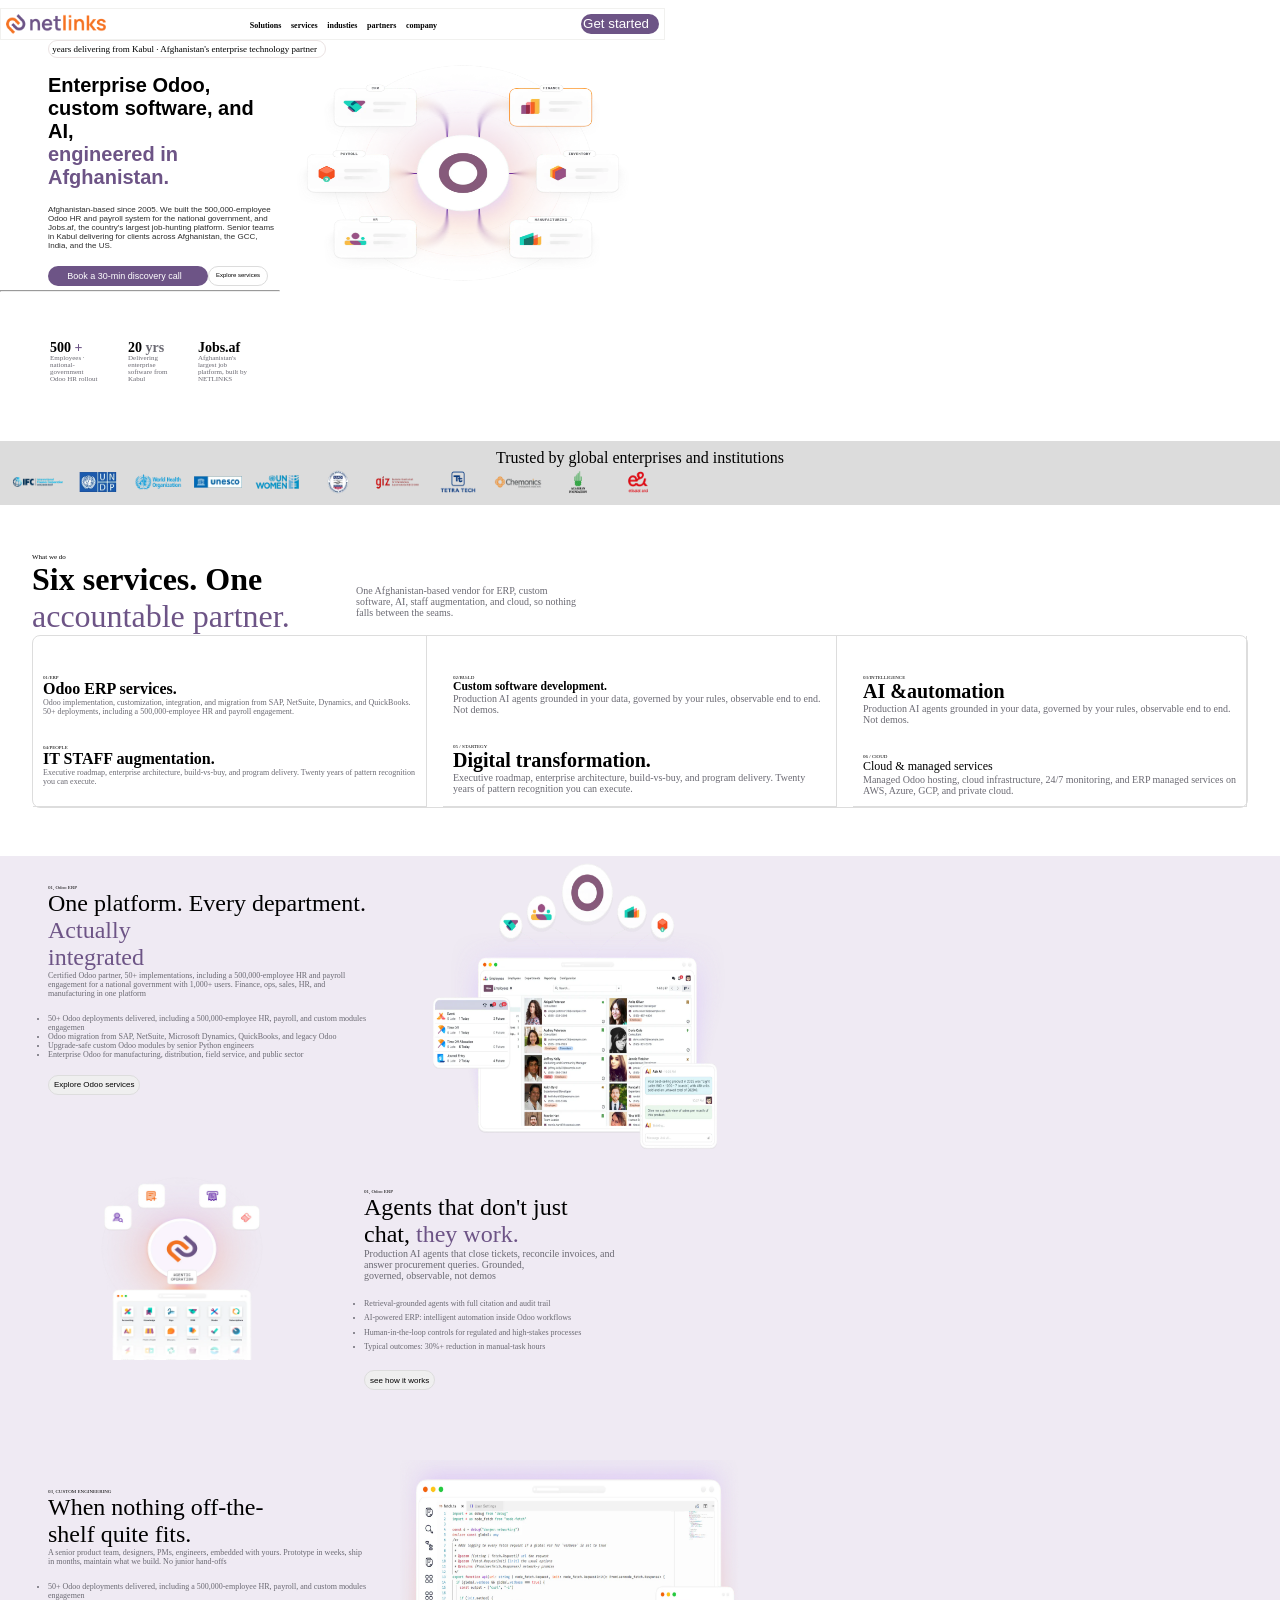
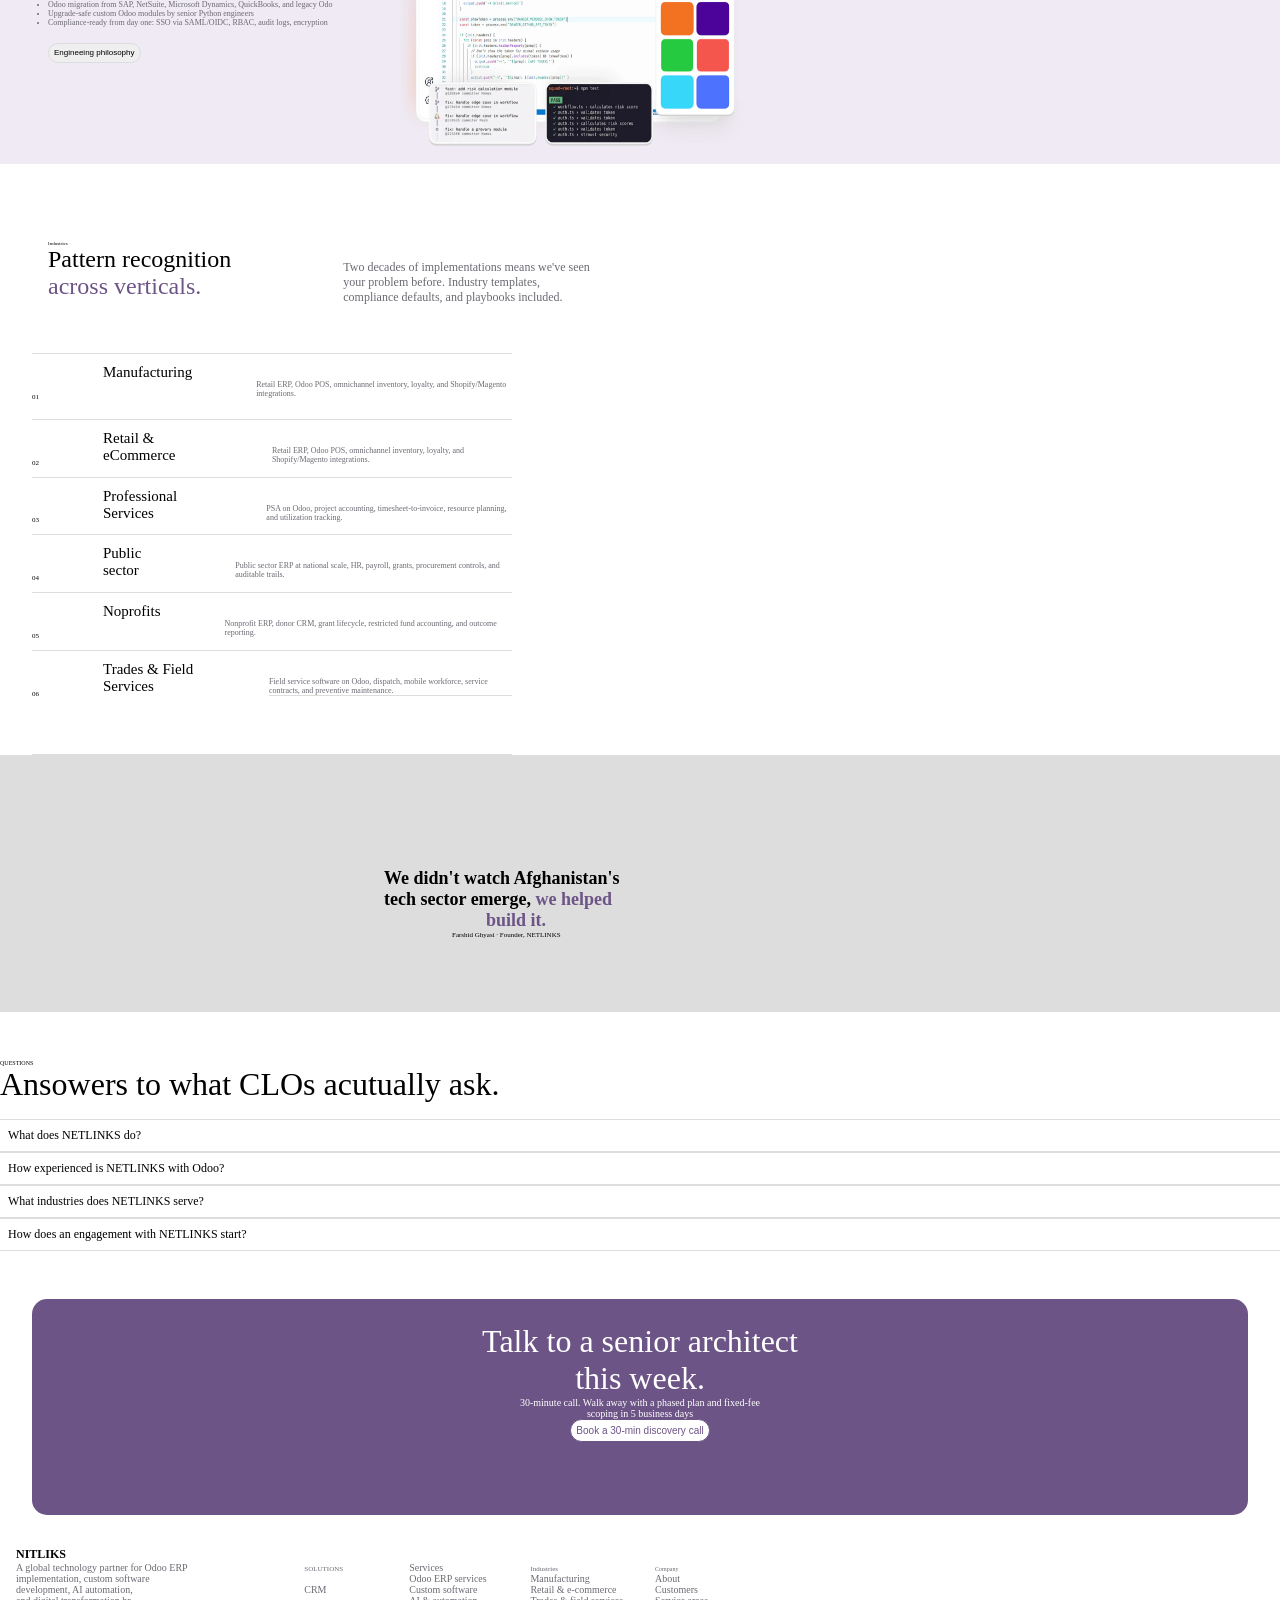
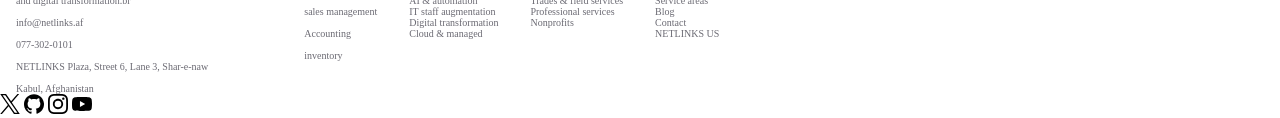
==== index.html @ 65a3828f "nitlinks project" ====
<!DOCTYPE html>
<html lang="en">
<head>
    <meta charset="UTF-8">
    <meta name="viewport" content="width=device-width, initial-scale=1.0">
    <title>Document</title>
    <link rel="stylesheet" href="style.css">
</head>
<body>
    <nav>
        <section>
            <div class="navbar">
            <img src="./photo/logo.png" alt="" style="height: 20px;width: 100px;">
            <ul class="ul">
                <li class="li"><a href="#">Solutions</a></li>
                <li class="li">  <a href="#">services</a></li>
                  <li class="li"><a href="#">industies</a></li>
                    <li class="li"><a href="#">partners</a></li>
                    <li class="li"><a href="#">company</a></li>
            </ul>
            <button style="background-color:#6d5486;color: white;border-radius: 30px; border: none;padding: 2px 10px 2px 2px;"> Get started</button>
            </div>
            
        </section>
    </nav>
    <!-- end of navbar -->
     <main>
        <p style="border: 1px solid rgb(235, 227, 227); background-color: white; border-radius: 30px; padding: 0.2rem; margin-left:3rem; width: 270px;font-size: xx-small;margin-top: 2.5rem;"> years delivering from Kabul · Afghanistan's enterprise technology partner</p>
        <div style="font-family:sans-serif; font-size: x-small;">
            <div style="display: flex; margin-left: 3rem;">
                
                <div style="height: 230px;width: 230px;">
                    <h1 style="margin-top: 1rem;">Enterprise Odoo, custom software, and AI,<br><span style="color: #6d5486;">engineered in Afghanistan.</span></h1>
        
                    <p style="margin-top: 1rem; color: rgb(44, 44, 44);font-size: 0.5rem;">Afghanistan-based since 2005. We built the 500,000-employee Odoo HR and payroll system for the national government, and Jobs.af, the country's largest job-hunting platform. Senior teams in Kabul delivering for clients across Afghanistan, the GCC, India, and the US.</p>
                    <div style="display:flex;">
                    <button style="color: white;background-color: #6d5486 ;margin-top: 1rem;border-radius: 33px;padding: 1px 8px 1px 1px; height: 20px;width: 160px; border: navy; margin-bottom: 2rem; font-size: xx-small;">Book a 30-min discovery call</button>
                    <button style="height: 15px; width: 60px;font-size: 6px; border-radius: 33px;border: 1px solid gainsboro;background-color: white; margin-top: 1rem; padding-top:5px;padding-bottom: 13px;">Explore services</button>
                   </div>
                </div>
                <div>
                    <img src="./photo/f-bg.webp" alt="" style="height: 230px;width: 370px;">
                    
                
                </div>
            </div>
            <div style="height: 1px; width: 280px;">
                <hr>

            </div>
            

        </div>
        <div style="font-size: 7px;margin-left: 2rem;line-height: 1; display: flex;justify-content: center; height: 20px; width: 200px; margin: 50px;gap: 30px; margin-bottom: 5rem;">
            <div >
                <h1>500 <span style="color: #6d5486;">+</span></h1>
                <p style="color: #6b6a73;">Employees · national-government Odoo HR rollout</p>
            </div>
            <div>
                <h1>20  <span style="color:#6b6a73 ;">yrs</span></h1>
                <p style="color: #6b6a73;">Delivering enterprise software from Kabul</p>
            </div>
            <div>
                <h1>Jobs.af</h1>
                <p style="color: #6b6a73;">Afghanistan's largest job platform, built by NETLINKS</p>
            </div>    
        </div>

        <div >
            <section style="justify-content:center; background-color: gainsboro;padding: 8px; text-align: center;">

                <p>Trusted by global enterprises and institutions</p>
                <div style="display: flex;">
                    <img src="./photo/New folder/1.webp" alt="photo" style="height:30px;width: 60px;">
                    <img src="./photo/New folder/2.webp" alt="photo" style="height:30px;width: 60px;">
                    <img src="./photo/New folder/3.webp" alt="photo"
                    style="height:30px;width: 60px;">
                    <img src="./photo/New folder/4.webp" alt="photo"
                    style="height:30px;width: 60px;">
                    <img src="./photo/New folder/5.webp" alt="photo"
                    style="height:30px;width: 60px;">
                   <img src="./photo/New folder/6.webp" alt="photo"
                    style="height:30px;width: 60px;">
                   <img src="./photo/New folder/7.webp" alt="photo"
                    style="height:30px;width: 60px;">
                   <img src="./photo/New folder/8.webp" alt="photo"
                    style="height:30px;width: 60px;">
                    <img src="./photo/New folder/9.webp" alt="photo"
                    style="height:30px;width: 60px;">
                   <img src="./photo/New folder/10.webp" alt="photo"
                    style="height:30px;width: 60px;">
                    <img src="./photo/New folder/11.webp" alt="photo"
                    style="height:30px;width: 60px;">
                   
                   
                </div>
            </section>
                  </div>
                  <!-- end of logo part -->


                  <div style="display: flex; margin-top: 3rem;margin-left: 2rem; gap: 4rem;">
                    <div >
                        <p style="font-size: 7px;width:240px;">What we do</p>
                    <h1 style="width: 260px;">Six services. One <span style="color: #6d5486;font-weight: 200;">accountable partner.</span></h1>
                </div>
                    <div style="margin-right: 2rem;color: #6b6a73;font-size: 10px;width: 230px; margin-top: 2rem;">
                           <p>One Afghanistan-based vendor for ERP, custom software, AI, staff augmentation, and cloud, so nothing falls between the seams.</p>

                      </div>
                  </div>
                  <!-- end -->
                   <div style=" display: flex;justify-content: center; gap: 1rem;margin-left: 2rem;margin-right: 2rem;display: grid;grid-template-columns:repeat(3, 1fr) ;border: 1px solid #ddd;margin-bottom: 3rem;border-radius: 8px; ">
                    
                        <div style="border-right:1px solid #ddd;border-bottom: 1px solid #ddd;padding: 10px;font-size: 8px; ">
                        <p style="margin-top: 1.8rem;font-size:5px;font-weight: 100;">01/ERP</p>
                        <h1>Odoo ERP services.</h1>
                        <p style="color: #6b6a73;">Odoo implementation, customization, integration, and migration from SAP, NetSuite, Dynamics, and QuickBooks. 50+ deployments, including a 500,000-employee HR and payroll engagement.</p>

                          <p style="margin-top: 1.8rem;font-size:5px;font-weight: 100;">04/PEOPLE</p>
                        <h1 >IT STAFF augmentation.</h1>
                        <p style="color: #6b6a73;">Executive roadmap, enterprise architecture, build-vs-buy, and program delivery. Twenty years of pattern recognition you can execute.</p>
                        </div>

                        <div style="border-right:1px solid #ddd;border-bottom: 1px solid #ddd;padding: 10px;font-size: 10px; ">
                        <p style="margin-top: 1.8rem;font-size:5px;font-weight: 100;">02/BUiLD</p>
                        <h1><h3 >Custom software development.</h3></h1 >
                        <p style="color: #6b6a73;">Production AI agents grounded in your data, governed by your rules, observable end to end. Not demos.</p>

                        <p style="margin-top: 1.8rem;font-size:5px;font-weight: 100;">05 / STARTEGY</p>
                        <h1>Digital transformation.</h1>
                        <p style="color: #6b6a73;">Executive roadmap, enterprise architecture, build-vs-buy, and program delivery. Twenty years of pattern recognition you can execute.</p>
                        
                        </div>
                         <div style="border-right:1px solid #ddd;border-bottom: 1px solid #ddd;padding: 10px;font-size: 10px; ">
                        <p style="margin-top: 1.8rem;font-size:5px;font-weight: 100;">03/INTELLIGENCE</p>
                        <h1>AI &automation</h1>
                        <p style="color: #6b6a73;">Production AI agents grounded in your data, governed by your rules, observable end to end. Not demos.</p>


                        <p style="margin-top: 1.8rem;font-size:5px;font-weight: 100;">06 / ClOUD</p>
                        <h1 style="font-size: 12px;font-weight: 400;">Cloud & managed services</h1>
                        <p style="color: #6b6a73;" >Managed Odoo hosting, cloud infrastructure, 24/7 monitoring, and ERP managed services on AWS, Azure, GCP, and private cloud.</p>
                        
                    </div>
                   </div>

                   <section style=" background-color:#efeaf3">
                    <div style="display: flex;margin-left: 3rem; gap: 2rem;" >
                        <div style="height: 200px;width: 20rem;">
                            <p style="margin-top: 1.8rem;font-size:5px;font-weight: 100;" >01, Odoo ERP</p>
                            <h1 style="font-weight: 100;">One platform. Every department.  <span style="color: #6d5486; font-weight: 400;">Actually <br> integrated</span></h1>
                            <p style="font-size: 8px; color: #6b6a73;">Certified Odoo partner, 50+ implementations, including a 500,000-employee HR and payroll engagement for a national government with 1,000+ users. Finance, ops, sales, HR, and manufacturing in one platform</p>
                            <ul style="font-size: 8px;color: #6b6a73;margin-top: 1rem; " >
                                <li>50+ Odoo deployments delivered, including a 500,000-employee HR, payroll, and custom modules engagemen</li>
                                <li>Odoo migration from SAP, NetSuite, Microsoft Dynamics, QuickBooks, and legacy Odoo</li>
                                <li>Upgrade-safe custom Odoo modules by senior Python engineers</li>
                                <li>Enterprise Odoo for manufacturing, distribution, field service, and public sector</li>
                            </ul>
                            <button style="height: 20px;font-size: 8px;border-radius: 33px; border: 1px solid #ddd;padding: 3px 5px;margin-top: 1rem;">Explore Odoo services</button>
                        </div>
                        <div>
                            <img src="./photo/New folder/15.webp" alt="" style="height: 300px;width: 350px;">
                        </div>
                    </div>


                    <div style="display: flex;margin-left: 2rem; gap: 2rem;" >
                        
                        <div>
                            <img src="./photo/New folder/16.webp" alt="" style="height: 200px;width: 300px;">
                        </div>

                        <div style="height: 300px;">
                            <p style="margin-top: 1.8rem;font-size:5px;font-weight: 100;" >01, Odoo ERP</p>
                            <h1 style="font-weight: 100;">Agents that don't just <br> chat,  <span style="color: #6d5486; font-weight: 400;">they work.</h1>
                            <p style="font-size: 10px; color: #6b6a73;">Production AI agents that close tickets, reconcile invoices, and <br> answer procurement queries. Grounded, <br> governed, observable, not demos</p>
                            <ul style="font-size: 8px;color: #6b6a73;margin-top: 1rem; line-height: 0.9rem;" >
                                <li>Retrieval-grounded agents with full citation and audit trail</li>
                                <li>AI-powered ERP: intelligent automation inside Odoo workflows</li>
                                <li>Human-in-the-loop controls for regulated and high-stakes processes</li>
                                <li>Typical outcomes: 30%+ reduction in manual-task hours</li>
                            </ul>
                            <button style="height: 20px;font-size: 8px;border-radius: 33px; border: 1px solid #ddd;padding: 3px 5px;margin-top: 1rem;">see how it works</button>
                        </div>

                    </div>


                     <div style="display: flex;margin-left: 3rem; gap: 2rem; margin-bottom: 3rem;" >
                        <div style="height: 200px;width: 20rem;">
                            <p style="margin-top: 1.8rem;font-size:5px;font-weight: 100;" >03, CUSTOM ENGINEERING</p>
                            <h1 style="font-weight: 100;">When nothing off-the- <br> shelf quite fits.</span></h1>
                            <p style="font-size: 8px; color: #6b6a73;">A senior product team, designers, PMs, engineers, embedded with yours. Prototype in weeks, ship in months, maintain what we build. No junior hand-offs</p>
                            <ul style="font-size: 8px;color: #6b6a73;margin-top: 1rem; " >
                                <li>50+ Odoo deployments delivered, including a 500,000-employee HR, payroll, and custom modules engagemen</li>
                                <li>Odoo migration from SAP, NetSuite, Microsoft Dynamics, QuickBooks, and legacy Odo</li>
                                <li>Upgrade-safe custom Odoo modules by senior Python engineers</li>
                                <li>Compliance-ready from day one: SSO via SAML/OIDC, RBAC, audit logs, encryption</li>
                            </ul>
                            <button style="height: 20px;font-size: 8px;border-radius: 33px; border: 1px solid #ddd;padding: 3px 5px;margin-top: 1rem;">Engineeing philosophy</button>
                        </div>
                        <div>
                            <img src="./photo/New folder/17.webp" alt="" style="height: 300px;width: 350px;">
                        </div>
                    </div>

                    </section>
                    <!-- END -->

                 <section>
                    <div style="display: flex;margin-left: 3rem; margin-bottom: 3rem; gap: 7rem;">
                        <div>
                            <p style="margin-top: 1.8rem;font-size:5px;font-weight: 100;">Industries</p>
                            <h1 style="font-weight: 100;">Pattern recognition <br> <span style="color: #6d5486"> across verticals.</span></h1>
                        </div>
                        <div>
                          <p style="color: #6b6a73;font-size: 12px;font-weight: 100;width: 250px;margin-top: 3rem;">Two decades of implementations means we've seen your problem before. Industry templates, compliance defaults, and playbooks included.</p>
                        </div>
                    </div>
                 </section>
                 <!-- end -->

                 <section>
                    <div>
                        <div style="display: flex; width: 30rem;gap: 4rem;justify-content: center;border-top: 1px solid #ddd;padding-bottom: 10px;padding-top: 10px;margin-left: 2rem;margin-bottom: 0.5rem;">
                            <p style="margin-top: 1.8rem;font-size:7px;font-weight: 100;">01</p>
                            <h1  style="font-weight: 100;font-size: 15px;">Manufacturing</h1>
                            <p style="font-size: 8px;color: #6b6a73;margin-top: 1rem; ">Retail ERP, Odoo POS, omnichannel inventory, loyalty, and Shopify/Magento integrations.</p>
                        </div>
                    </div>

                      <div>
                        <div style="display: flex; width: 30rem;gap: 4rem;justify-content: center;border-top: 1px solid #ddd;padding-bottom: 10px;padding-top: 10px;margin-left: 2rem;">
                            <p style="margin-top: 1.8rem;font-size:7px;font-weight: 100;">02</p>
                            <h1  style="font-weight: 100;font-size: 15px;">Retail & eCommerce</h1>
                            <p style="font-size: 8px;color: #6b6a73;margin-top: 1rem; ">Retail ERP, Odoo POS, omnichannel inventory, loyalty, and Shopify/Magento integrations.</p>
                        </div>
                    </div>

                      <div>
                        <div style="display: flex; width: 30rem;gap: 4rem;justify-content: center;border-top: 1px solid #ddd;padding-bottom: 10px;padding-top: 10px;margin-left: 2rem;">
                            <p style="margin-top: 1.8rem;font-size:7px;font-weight: 100;">03</p>
                            <h1  style="font-weight: 100;font-size: 15px;">Professional Services</h1>
                            <p style="font-size: 8px;color: #6b6a73;margin-top: 1rem; ">PSA on Odoo, project accounting, timesheet-to-invoice, resource planning, and utilization tracking.</p>
                        </div>
                    </div>

                      <div>
                        <div style="display: flex; width: 30rem;gap: 4rem;justify-content: center;border-top: 1px solid #ddd;padding-bottom: 10px;padding-top: 10px;margin-left: 2rem;">
                            <p style="margin-top: 1.8rem;font-size:7px;font-weight: 100;">04</p>
                            <h1  style="font-weight: 100;font-size: 15px;">Public sector</h1>
                            <p style="font-size: 8px;color: #6b6a73;margin-top: 1rem; ">Public sector ERP at national scale, HR, payroll, grants, procurement controls, and auditable trails.</p>
                        </div>
                    </div>

                      <div>
                        <div style="display: flex; width: 30rem;gap: 4rem;justify-content: center;border-top: 1px solid #ddd;padding-bottom: 10px;padding-top: 10px;margin-left: 2rem;">
                            <p style="margin-top: 1.8rem;font-size:7px;font-weight: 100;">05</p>
                            <h1  style="font-weight: 100;font-size: 15px;">Noprofits</h1>
                            <p style="font-size: 8px;color: #6b6a73;margin-top: 1rem; ">Nonprofit ERP, donor CRM, grant lifecycle, restricted fund accounting, and outcome reporting.</p>
                        </div>
                    </div>

                      <div style="border-bottom: 1px solid #ddd">
                        <div style="display: flex; width: 30rem;gap: 4rem;justify-content: center;border-top: 1px solid #ddd;padding-bottom: 10px;padding-top: 10px; margin-left: 2rem;border-bottom: 1px solid #ddd;">
                            <p style="margin-top: 1.8rem;font-size:7px;font-weight: 100;">06</p>
                            <h1  style="font-weight: 100;font-size: 15px;">Trades & Field Services</h1>
                            <p style="font-size: 8px;color: #6b6a73;margin-top: 1rem;margin-bottom: 3rem;border-bottom: 1px solid #ddd; ">Field service software on Odoo, dispatch, mobile workforce, service contracts, and preventive maintenance.</p>
                        
                        </div>
                    </div>
                 </section>
                 <!-- end -->

                 <section style="background-color: #ddd; height: 13rem;margin-bottom: 3rem;padding-top: 3rem;">
                    <div style="align-items: center;width: 340px;align-items: center;font-weight: 100;font-size: 12px;margin-left: 30%;margin-top: 4rem;margin-bottom: 3rem; ">
                        
                        <h1>We didn't watch Afghanistan's <br> tech sector emerge, <span style="color: #6d5486;">we helped <br><span style="margin-left: 30%;"> build it.</span> <span></h1>
                        <p style="font-size: 7px;margin-left: 20%;">Farshid Ghyasi · Founder, NETLINKS</p>
                    </div>
                 </section>

                
                    <div>
                        <p style="font-size: 6px;">QUESTIONS</p>
                        <h1 style="font-weight: 100;margin-bottom: 1rem;">Ansowers to what CLOs acutually ask.</h1>

                    </div> 
                    <div style="margin-bottom: 3rem;">
                    <div style="font-size: 12px;font-weight: 100; border-top: 1px solid #ddd;border-bottom: 1px solid #ddd; padding: 8px;">
                        <p>What does NETLINKS do?</p>
                    </div>
                    <div style="font-size: 12px;font-weight: 100 ;border-top: 1px solid #ddd;border-bottom: 1px solid #ddd; padding: 8px;">
                        <p>How experienced is NETLINKS with Odoo?</p>
                    </div>
                    <div style="font-size: 12px;font-weight: 100;border-top: 1px solid #ddd;border-bottom: 1px solid #ddd; padding: 8px;">
                        <p>What industries does NETLINKS serve?</p>
                    </div>
                    <div style="font-size: 12px;font-weight: 100;border-top: 1px solid #ddd;border-bottom: 1px solid #ddd; padding: 8px;">
                        <p>How does an engagement with NETLINKS start?</p>
                    </div>
                    </div>
                    <!-- end -->

                    <div style="background-color: #6d5486; text-align: center; justify-content: center;color: white; margin: 2rem;height:12rem;border-radius: 15px;padding-top: 1.5rem;">
                        <h1 style="font-weight: 100;">Talk to a senior architect <br> this week.</h1>
                        <p style="font-size: 10px;">30-minute call. Walk away with a phased plan and fixed-fee <br> scoping in 5 business days</p>
                        <button style="background-color: white;color: #6d5486; border-radius: 33px;border: 1px solid #6d5486;padding: 5px;font-size: 10px;">Book a 30-min discovery call</button>
                    </div>
                    <!-- end -->

                    <div>
                         <h3 style="font-size: 12px;margin-left: 1rem;">NITLIKS</h3>
                        <div style="display: flex;gap: 2rem; margin-right: 3rem;margin-left: 1rem; color: #6b6a73;">
                           
                            <p style="font-size: 10px; margin-bottom: 0.6;">A global technology partner for Odoo ERP <br>implementation, custom software <br> development, AI automation, <br> and digital transformation.br <br><br>

info@netlinks.af <br><br>
077-302-0101  <br><br>
NETLINKS Plaza, Street 6, Lane 3, Shar-e-naw <br><br>
Kabul, Afghanistan</p> <br> 
                                   <div style="display: flex;">
                              

                      
                        </div>
                        <div>
                            <p style="font-size: 10px;"><span style="font-size: 7px;">SOLUTIONS </span><br><br>CRM <br><br> sales management <br><br> Accounting <br> <br> inventory</p>
                        </div>
                        <div>
                            <p style="font-size: 10px;">
                                Services <span style="font-size: 7px;"></span> <br>
Odoo ERP services <br>
Custom software <br>
AI & automation <br>
IT staff augmentation <br>
Digital transformation <br>
Cloud & managed 
                            </p>
                        </div>
                        <div>
                            <p style="font-size: 10px;">
                                <span style="font-size: 7px;"> Industries</span> <br>
Manufacturing <br>
Retail & e-commerce <br>
Trades & field services <br>
Professional services <br>
Nonprofits 
                            </p>
                        </div>
                        <div>
                            <p style="font-size: 10px;">
                              <span style="font-size: 6px;">  Company </span><br>
About <br> 
Customers <br>
Service areas <br>
Blog <br>
Contact <br>
NETLINKS US <br>

                            </p>
                        </div>
                    
                    </div>
              </div>

                 <div style="color: #6b6a73;" >

                                    <img src="./photo/New folder/18.svg" alt="logo" style="height: 20px;width: 20px;gap: 1rem;">
                            <img src="./photo/New folder/19.svg" alt="logo" style="height: 20px;width: 20px;gap: 1rem;">
                            <img src="./photo/New folder/20.svg" alt="logo" style="height: 20px;width: 20px;gap: 1rem;">
                            <img src="./photo/New folder/21.svg" alt="logo" style="height: 20px;width: 20px;gap: 1rem;">
                                 </div>

     
     </main>


   
</body>
</html>
---- style.css ----
*{
    margin: 0%;
    padding:0%;
}
.navbar{
    margin-top: 0.5rem;
    border: 1px solid rgb(241, 241, 239);
    display: flex;
    justify-content: center;
    gap: 9rem;
    padding: 0.3rem;
    position: fixed;
    top: 0px;
  
  
}
.ul{
    gap: 0.6rem;
    display: flex;

}
.li {
      list-style: none;
      text-decoration: none;
}
li a {
    text-decoration: none;
    color: black;
    font-size: 0.5rem;
    font-weight: 550;
}
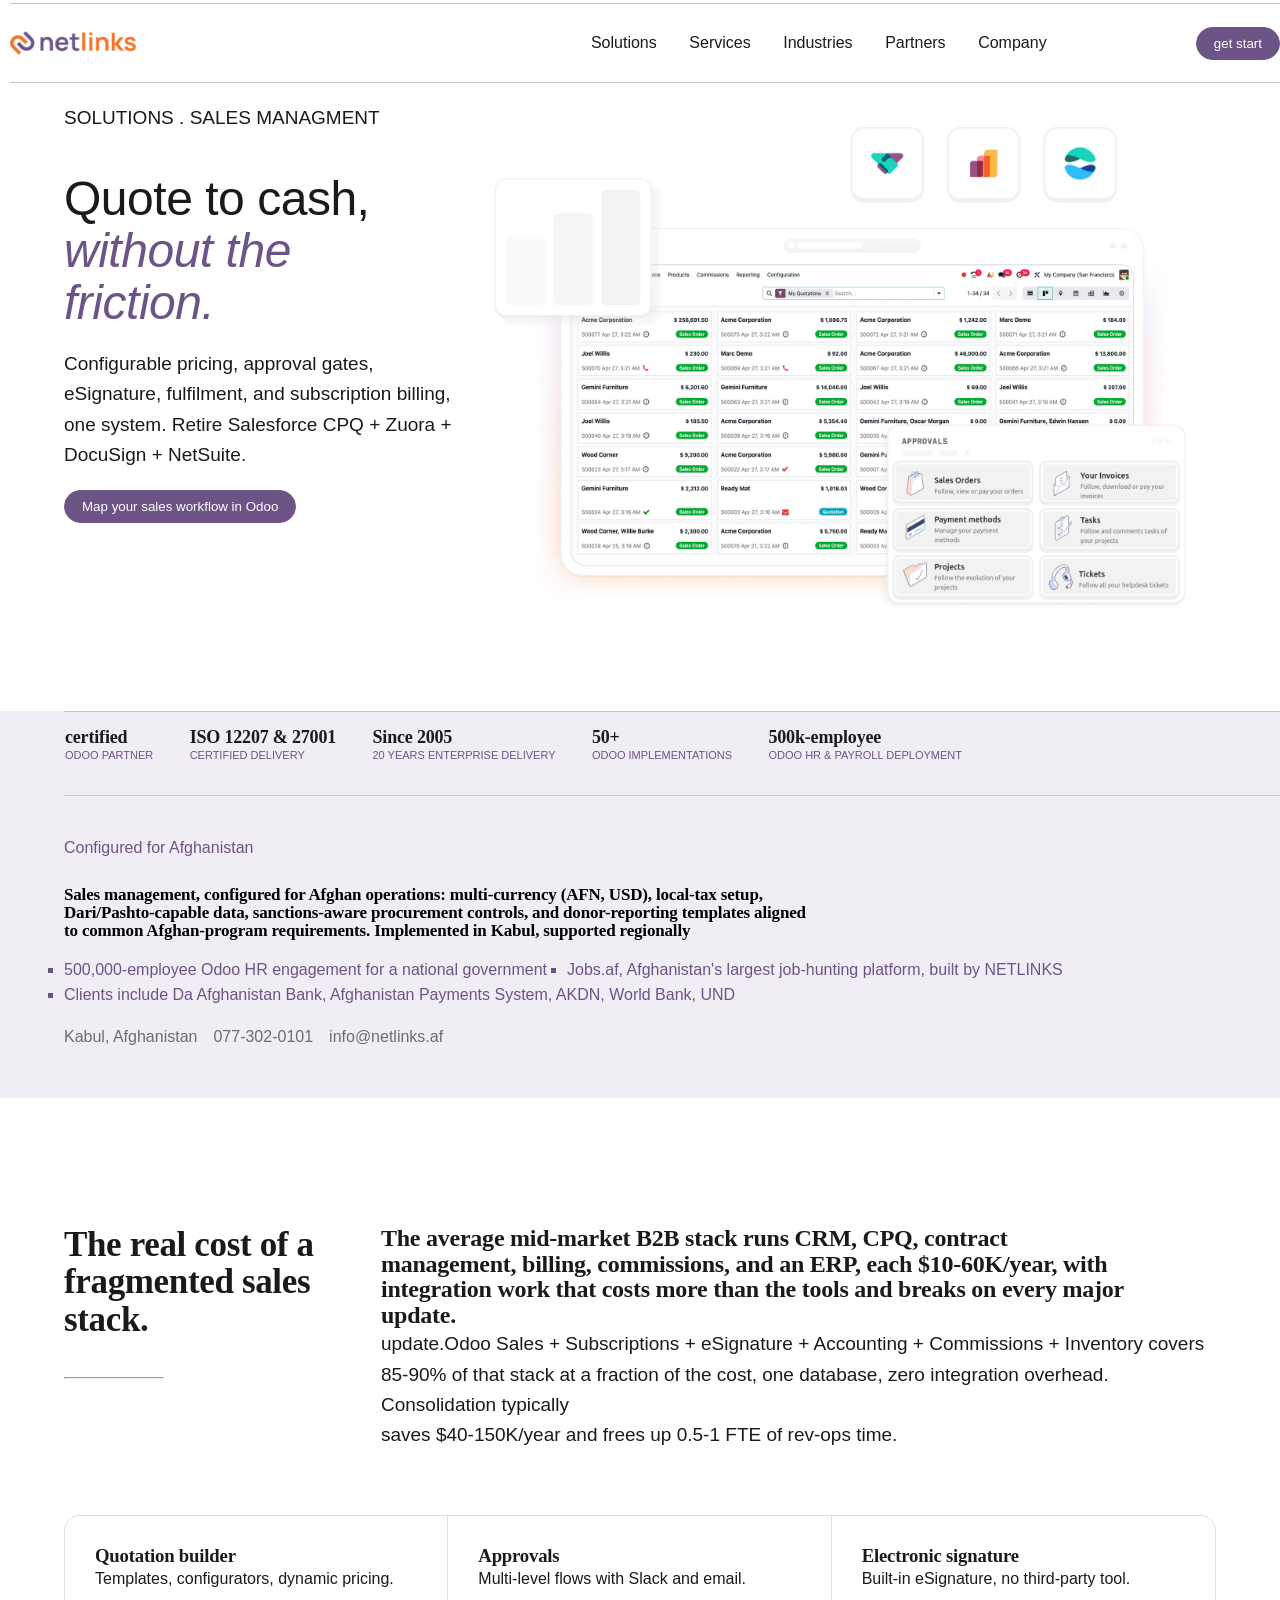
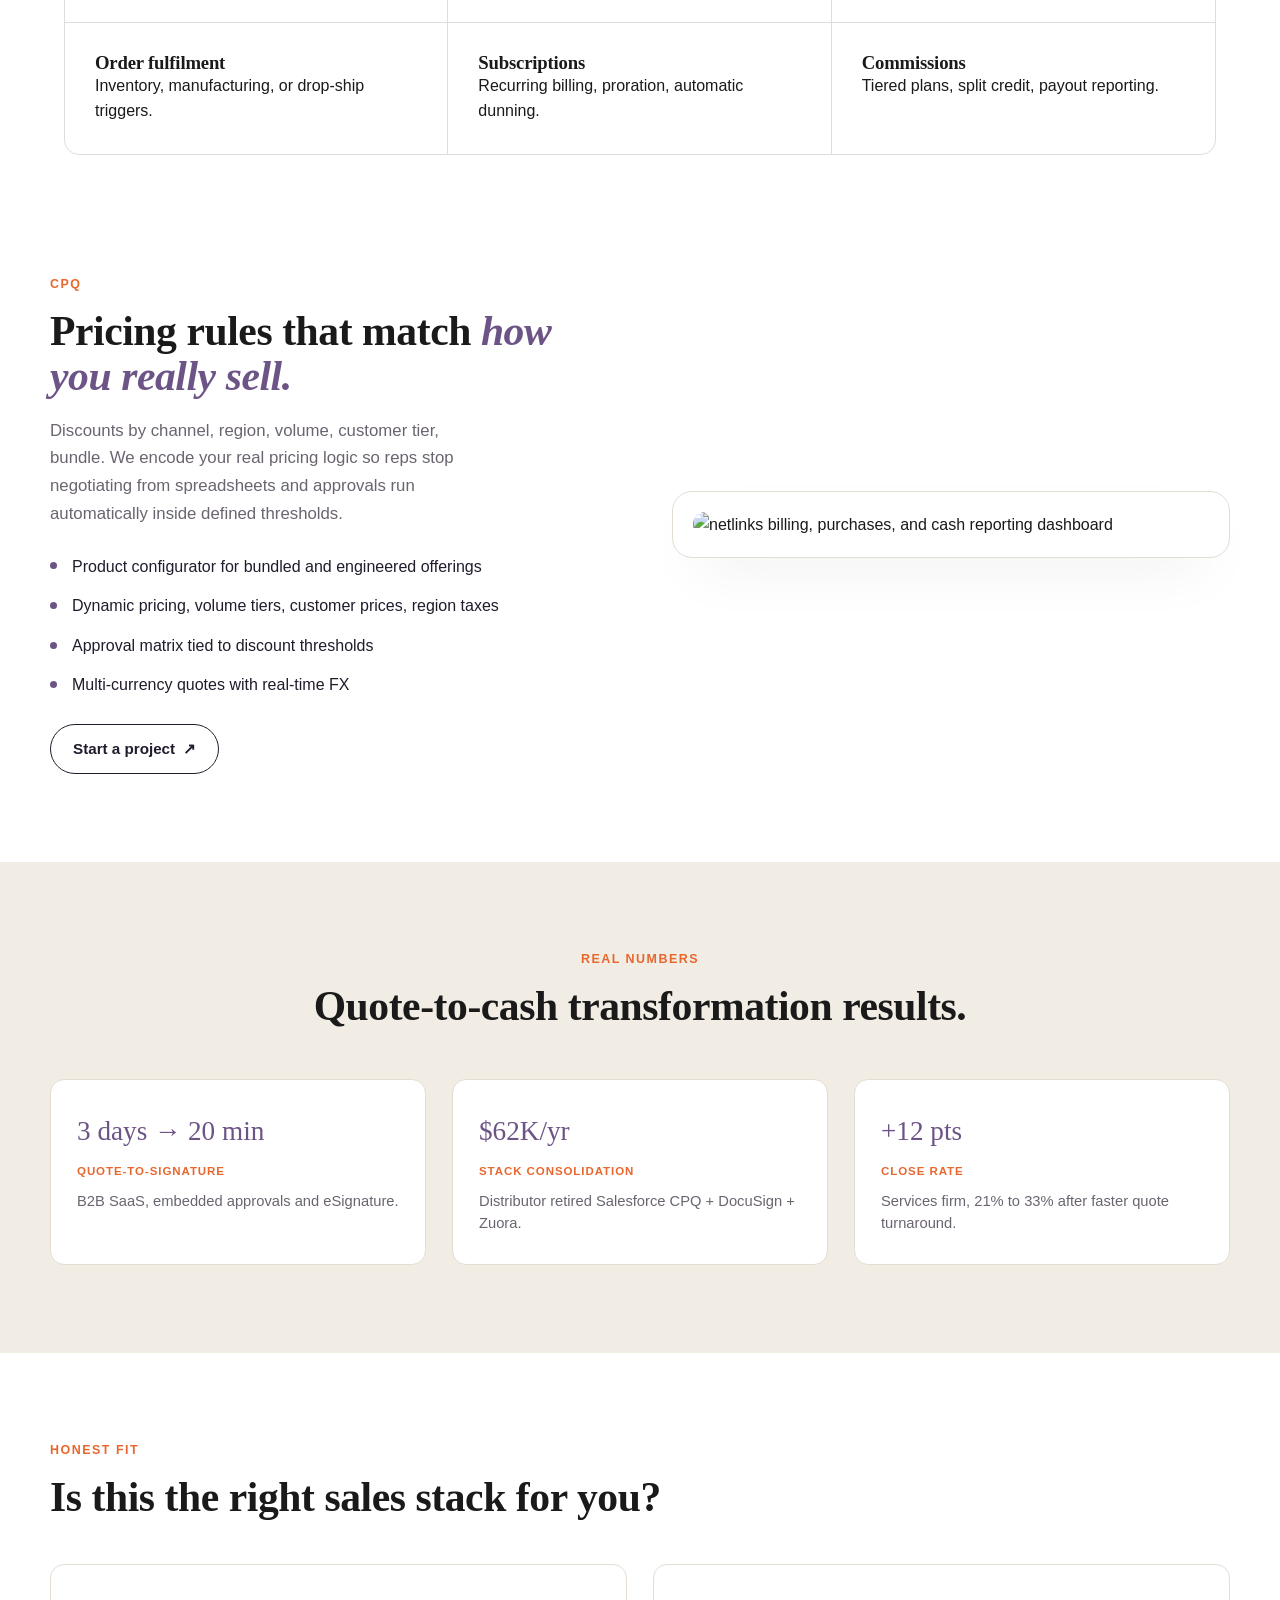
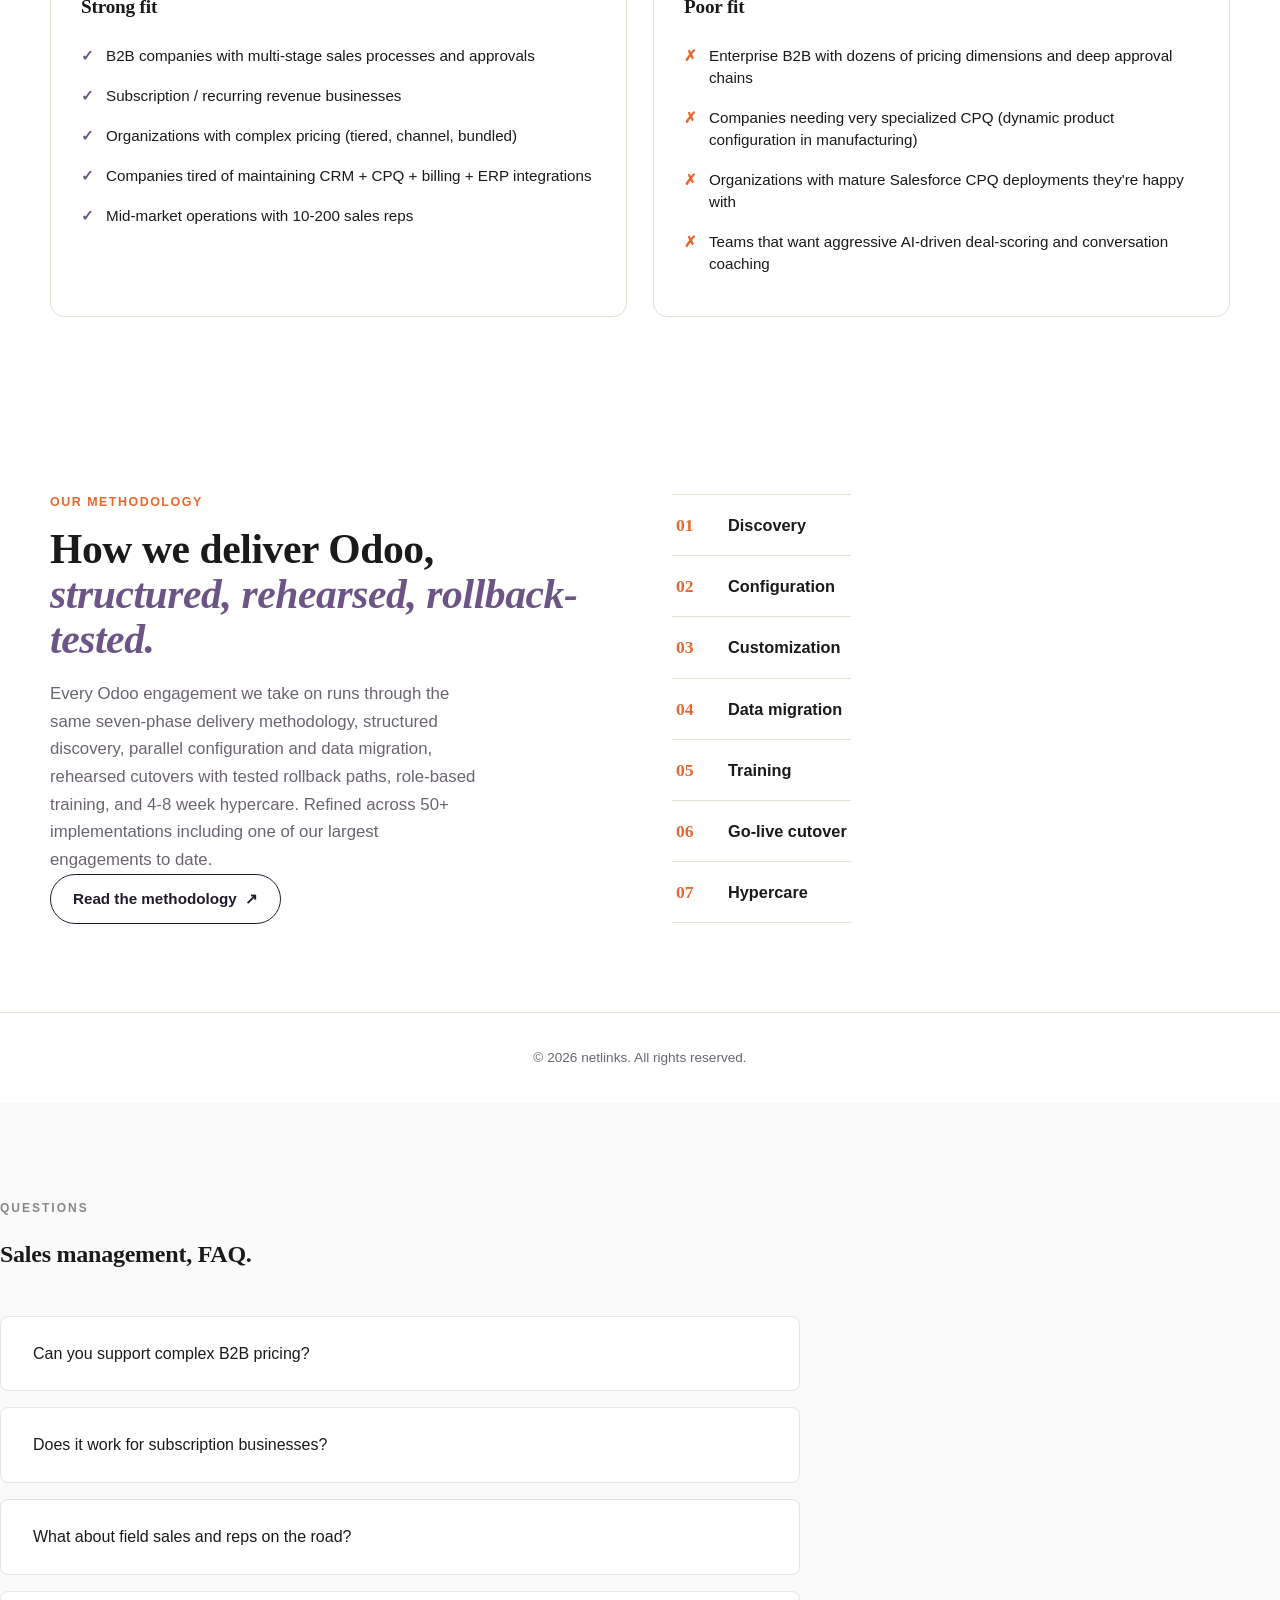
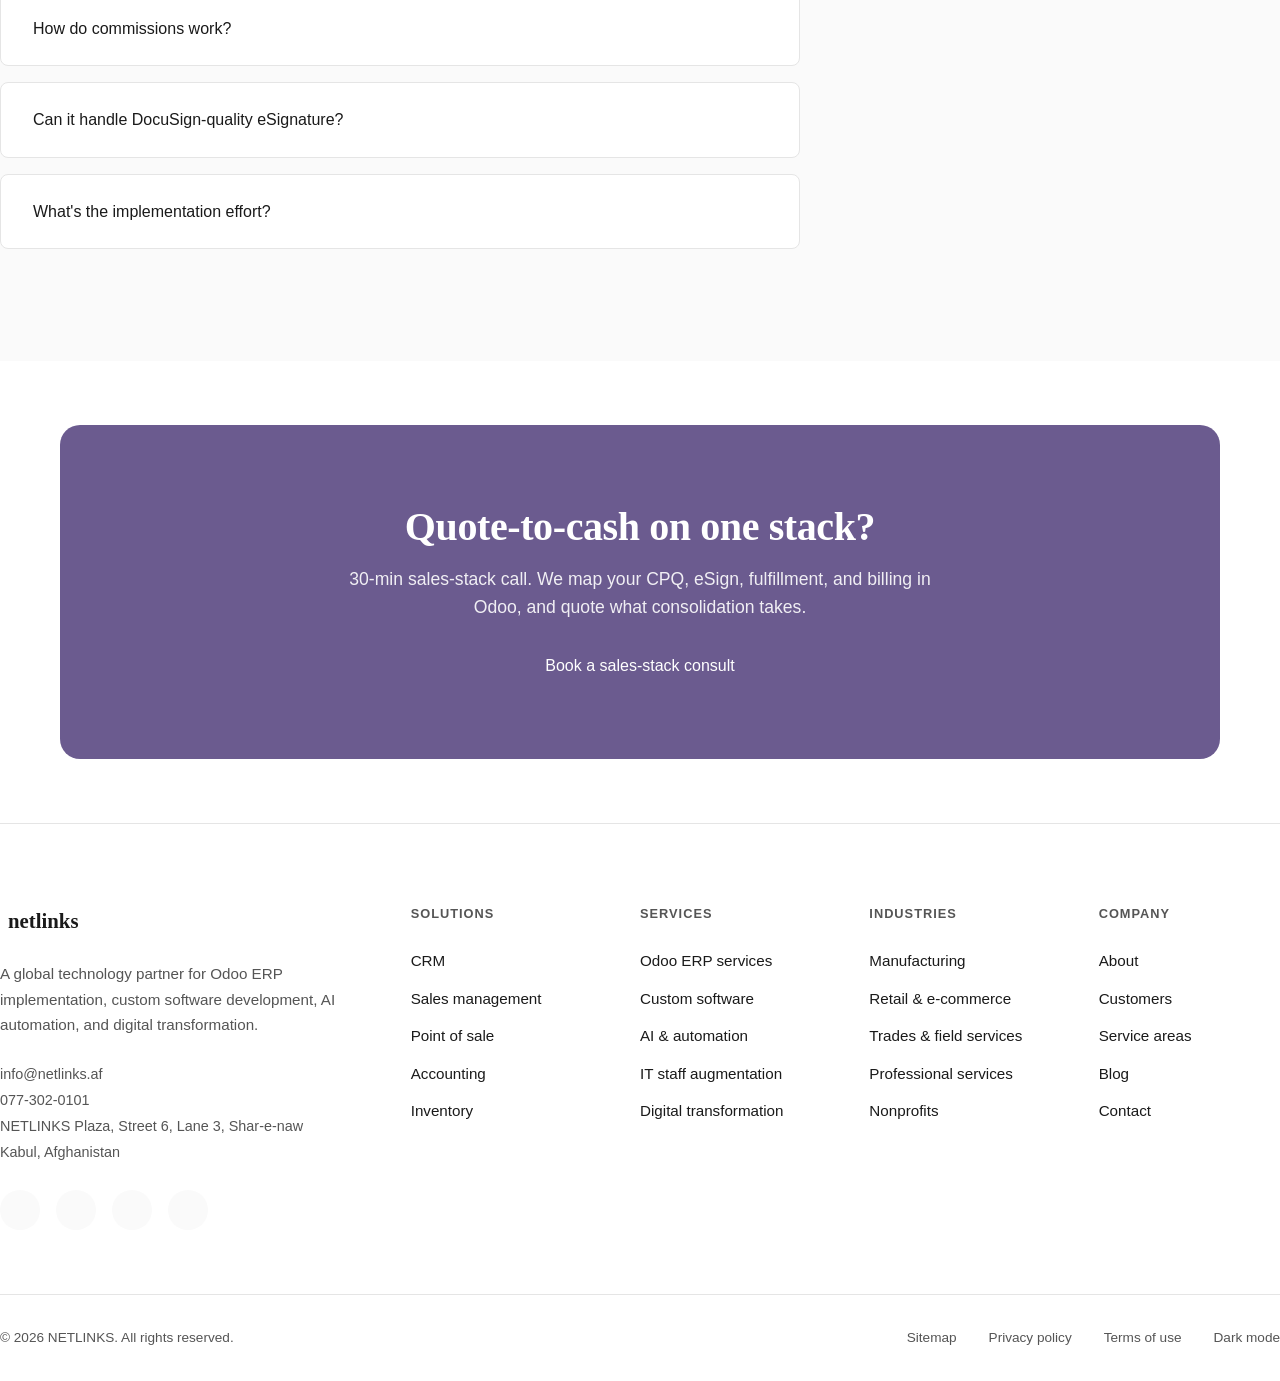
==== commit 25253491: "cell managment part of nitlinks pag" ====
--- a/index.html
+++ b/index.html
@@ -3,380 +3,418 @@
 <head>
     <meta charset="UTF-8">
     <meta name="viewport" content="width=device-width, initial-scale=1.0">
-    <title>Document</title>
+    <title>SALES MANAGMENT</title>
+    <link rel="preconnect" href="https://fonts.googleapis.com">
+<link rel="preconnect" href="https://fonts.gstatic.com" crossorigin>
+<link href="https://fonts.googleapis.com/css2?family=Cardo:ital,wght@0,400;0,700;1,400&family=Titillium+Web:ital,wght@0,200;0,300;0,400;0,600;0,700;0,900;1,200;1,300;1,400;1,600;1,700&display=swap" rel="stylesheet">
     <link rel="stylesheet" href="style.css">
 </head>
 <body>
     <nav>
+        <div class="main">
+
+            <div class="logo">
+                <img src="./photo/1.png" alt="logo">
+            </div>
+            
+            <div class="cantenar">
+                    <ul>
+                        <li>Solutions</li>
+                        <li>Services</li>
+                        <li>Industries</li>
+                        <li>Partners</li>
+                        <li>Company</li>
+                    </ul>
+                </div>
+
+                <div>
+                    <button class="btn-1">get start</button>
+                </div>
+            </div> 
+    </nav>
+    <!-- END of navbar -->
+     <!-- first section -->
+     <section>
+        <div class="main-p-one" >
+            <div>
+
+                <p class="p-m">SOLUTIONS . SALES MANAGMENT</p>
+                <h1>Quote to cash, <span class="p-span">without the <br> friction.</span></h1>
+                <p>Configurable pricing, approval gates, eSignature, fulfilment, and subscription billing, one system. Retire Salesforce CPQ + Zuora + DocuSign + NetSuite.</p>
+                <button class="btn-1">Map your sales workflow in Odoo</button>
+            </div>
+            <div>
+                <img src="./photo/2 (2).webp" alt="">
+            </div>
+        </div>
+
+     </section>
+     <!-- ENd of first section -->
+      <!-- start of section tow -->
+      <section>
+        <div class="main-2-1">
+
+       
+        <div class="main-2-2">
+
+            <div>
+                <h3>certified</h3>
+                <p>ODOO PARTNER</p>
+            </div>
+            <div>
+                <H3>ISO 12207 & 27001</H3>
+                <P>CERTIFIED DELIVERY</P>
+            </div>
+            <div>
+                <H3>Since 2005</H3>
+                <P>20 YEARS ENTERPRISE DELIVERY</P>
+            </div>
+            <div>
+                <H3>50+</H3>
+                <P>ODOO IMPLEMENTATIONS</P>
+            </div>
+            <div>
+                <H3>500k-employee</H3>
+                <p>ODOO HR & PAYROLL DEPLOYMENT</p>
+            </div><br><br>
+        </div>
+        <div class="main-2-3">
+            <p>Configured for Afghanistan</p> <br>
+            <h3 class="main-2-3-p">Sales management, configured for Afghan operations: multi-currency (AFN, USD), local-tax setup,<br> Dari/Pashto-capable data, sanctions-aware procurement controls, and donor-reporting templates aligned <br> to common Afghan-program requirements. Implemented in Kabul, supported regionally</h3>
+            <ul>
+                <li>500,000-employee Odoo HR engagement for a national government
+                </li> <li>Jobs.af, Afghanistan's largest job-hunting platform, built by NETLINKS </li>
+                <li>
+                    Clients include Da Afghanistan Bank, Afghanistan Payments System, AKDN, World Bank, UND
+                </li>
+            </ul>
+        </div>
+        <div class="main-2-4">
+            <div>Kabul, Afghanistan</div>
+            <div>077-302-0101</div>
+            <div>info@netlinks.af</div>
+
+        </div>
+         </div>
+      </section>
+      <!-- end of section tow-->
+       <!-- sectione tree -->
         <section>
-            <div class="navbar">
-            <img src="./photo/logo.png" alt="" style="height: 20px;width: 100px;">
-            <ul class="ul">
-                <li class="li"><a href="#">Solutions</a></li>
-                <li class="li">  <a href="#">services</a></li>
-                  <li class="li"><a href="#">industies</a></li>
-                    <li class="li"><a href="#">partners</a></li>
-                    <li class="li"><a href="#">company</a></li>
+            <div class="main-3">
+                <div>
+                   <h1> The real cost of a fragmented sales stack.<br><br>
+                <hr></h1>
+                </div>
+                <div>
+                    <h2>The average mid-market B2B stack runs CRM, CPQ, contract <br> management, billing, commissions, and an ERP, each $10-60K/year, with <br> integration work that costs more than the tools and breaks on every major <br> update.</h2>
+                    <p>update.Odoo Sales + Subscriptions + eSignature + Accounting + Commissions + Inventory covers 85-90% of that stack at a fraction of the cost, one database, zero integration overhead. Consolidation typically <br> saves $40-150K/year and frees up 0.5-1 FTE of rev-ops time.</p>
+                </div>
+            </div>
+        </section>
+        <!-- end of section -->
+         <!-- start of section four -->
+          <section>
+            <p></p>
+            <h1></h1>
+            <div class="main-4">
+                <div class="item">
+                    <h3>Quotation builder</h3>
+                    <p>Templates, configurators, dynamic pricing.</p>
+                </div>
+                 <div  class="item">
+                    <h3>Approvals</h3>
+                    <p>Multi-level flows with Slack and email.</p>
+                </div>
+                 <div class="item">
+                    <h3>Electronic signature</h3>
+                    <p>Built-in eSignature, no third-party tool.</p>
+                </div>
+                 <div class="item">
+                    <h3>Order fulfilment</h3>
+                    <p>Inventory, manufacturing, or drop-ship triggers.</p>
+                </div>
+                 <div class="item">
+                    <h3>Subscriptions</h3>
+                    <p>Recurring billing, proration, automatic dunning.</p>
+                </div>
+                 <div class="item">
+                    <h3>Commissions</h3>
+                    <p>Tiered plans, split credit, payout reporting.</p>
+                </div>
+    
+            </div>
+          </section>
+
+
+          <!-- main section tow  -->
+           <!-- disighned by ahmadzai noori -->
+
+           <main>
+
+  <!-- ===== SECTION 1: CPQ / PRICING RULES ===== -->
+  <section class="section cpq-section">
+    <div class="section-inner two-col">
+
+      <div class="col-text">
+        <p class="eyebrow">CPQ</p>
+        <h2 class="heading">Pricing rules that match <em>how you really sell.</em></h2>
+        <p class="body-text">
+          Discounts by channel, region, volume, customer tier, bundle.
+          We encode your real pricing logic so reps stop negotiating
+          from spreadsheets and approvals run automatically inside
+          defined thresholds.
+        </p>
+
+        <ul class="check-list">
+          <li>Product configurator for bundled and engineered offerings</li>
+          <li>Dynamic pricing, volume tiers, customer prices, region taxes</li>
+          <li>Approval matrix tied to discount thresholds</li>
+          <li>Multi-currency quotes with real-time FX</li>
+        </ul>
+
+        <a href="get-started.html" class="btn-outline">Start a project <span class="diag">&#8599;</span></a>
+      </div>
+
+      <div class="col-visual">
+        <div class="cpq-frame">
+          <img src="assets/dashboard-mock.webp" alt="netlinks billing, purchases, and cash reporting dashboard">
+        </div>
+      </div>
+
+    </div>
+  </section>
+
+  <!-- ===== SECTION 2: REAL NUMBERS ===== -->
+  <section class="section numbers-section">
+    <div class="section-inner">
+      <p class="eyebrow center">REAL NUMBERS</p>
+      <h2 class="heading center">Quote-to-cash transformation results.</h2>
+
+      <div class="stats-grid">
+        <div class="stat-card">
+          <p class="stat-number">3 days &#8594; 20 min</p>
+          <p class="stat-label">QUOTE-TO-SIGNATURE</p>
+          <p class="stat-desc">B2B SaaS, embedded approvals and eSignature.</p>
+        </div>
+
+        <div class="stat-card">
+          <p class="stat-number">$62K/yr</p>
+          <p class="stat-label">STACK CONSOLIDATION</p>
+          <p class="stat-desc">Distributor retired Salesforce CPQ + DocuSign + Zuora.</p>
+        </div>
+
+        <div class="stat-card">
+          <p class="stat-number">+12 pts</p>
+          <p class="stat-label">CLOSE RATE</p>
+          <p class="stat-desc">Services firm, 21% to 33% after faster quote turnaround.</p>
+        </div>
+      </div>
+    </div>
+  </section>
+
+  <!-- ===== SECTION 3: HONEST FIT ===== -->
+  <section class="section fit-section">
+    <div class="section-inner">
+      <p class="eyebrow">HONEST FIT</p>
+      <h2 class="heading">Is this the right sales stack for you?</h2>
+
+      <div class="fit-grid">
+        <div class="fit-col fit-strong">
+          <h3>Strong fit</h3>
+          <ul class="fit-list">
+            <li><span class="icon check">&#10003;</span>B2B companies with multi-stage sales processes and approvals</li>
+            <li><span class="icon check">&#10003;</span>Subscription / recurring revenue businesses</li>
+            <li><span class="icon check">&#10003;</span>Organizations with complex pricing (tiered, channel, bundled)</li>
+            <li><span class="icon check">&#10003;</span>Companies tired of maintaining CRM + CPQ + billing + ERP integrations</li>
+            <li><span class="icon check">&#10003;</span>Mid-market operations with 10-200 sales reps</li>
+          </ul>
+        </div>
+
+        <div class="fit-col fit-poor">
+          <h3>Poor fit</h3>
+          <ul class="fit-list">
+            <li><span class="icon cross">&#10007;</span>Enterprise B2B with dozens of pricing dimensions and deep approval chains</li>
+            <li><span class="icon cross">&#10007;</span>Companies needing very specialized CPQ (dynamic product configuration in manufacturing)</li>
+            <li><span class="icon cross">&#10007;</span>Organizations with mature Salesforce CPQ deployments they're happy with</li>
+            <li><span class="icon cross">&#10007;</span>Teams that want aggressive AI-driven deal-scoring and conversation coaching</li>
+          </ul>
+        </div>
+      </div>
+    </div>
+  </section>
+
+  <!-- ===== SECTION 4: METHODOLOGY ===== -->
+  <section class="section method-section">
+    <div class="section-inner two-col">
+
+      <div class="col-text">
+        <p class="eyebrow">OUR METHODOLOGY</p>
+        <h2 class="heading">How we deliver Odoo, <em>structured, rehearsed, rollback-tested.</em></h2>
+        <p class="body-text">
+          Every Odoo engagement we take on runs through the same
+          seven-phase delivery methodology, structured discovery,
+          parallel configuration and data migration, rehearsed
+          cutovers with tested rollback paths, role-based training,
+          and 4-8 week hypercare. Refined across 50+ implementations
+          including one of our largest engagements to date.
+        </p>
+        <a href="implementation-methodology.html" class="btn-outline">Read the methodology <span class="diag">&#8599;</span></a>
+      </div>
+
+      <div class="col-visual">
+        <ol class="method-steps">
+          <li><span class="step-num">01</span>Discovery</li>
+          <li><span class="step-num">02</span>Configuration</li>
+          <li><span class="step-num">03</span>Customization</li>
+          <li><span class="step-num">04</span>Data migration</li>
+          <li><span class="step-num">05</span>Training</li>
+          <li><span class="step-num">06</span>Go-live cutover</li>
+          <li><span class="step-num">07</span>Hypercare</li>
+        </ol>
+      </div>
+
+    </div>
+  </section>
+
+</main>
+
+<footer class="site-footer">
+  <p>&copy; 2026 netlinks. All rights reserved.</p>
+</footer>
+
+<script src="script.js"></script>
+
+<!-- end of this section -->
+
+    <!-- FAQ -->
+    <section class="faq-section">
+      <div class="container">
+        <div class="section-header">
+          <span class="section-label">QUESTIONS</span>
+          <h2 class="section-title">Sales management, FAQ.</h2>
+        </div>
+        <div class="faq-list">
+          <div class="faq-item">
+            <span>Can you support complex B2B pricing?</span>
+            <i class="fa-solid fa-plus"></i>
+          </div>
+          <div class="faq-item">
+            <span>Does it work for subscription businesses?</span>
+            <i class="fa-solid fa-plus"></i>
+          </div>
+          <div class="faq-item">
+            <span>What about field sales and reps on the road?</span>
+            <i class="fa-solid fa-plus"></i>
+          </div>
+          <div class="faq-item">
+            <span>How do commissions work?</span>
+            <i class="fa-solid fa-plus"></i>
+          </div>
+          <div class="faq-item">
+            <span>Can it handle DocuSign-quality eSignature?</span>
+            <i class="fa-solid fa-plus"></i>
+          </div>
+          <div class="faq-item">
+            <span>What's the implementation effort?</span>
+            <i class="fa-solid fa-plus"></i>
+          </div>
+        </div>
+      </div>
+    </section>
+
+    <!-- CTA -->
+    <section class="cta-section">
+      <div class="container">
+        <h2>Quote-to-cash on one stack?</h2>
+        <p>
+          30-min sales-stack call. We map your CPQ, eSign, fulfillment, and
+          billing in Odoo, and quote what consolidation takes.
+        </p>
+        <a href="#" class="btn btn-white"
+          >Book a sales-stack consult <i class="fa-solid fa-arrow-right"></i
+        ></a>
+      </div>
+    </section>
+
+    <!-- Footer -->
+    <footer>
+      <div class="container">
+        <div class="footer-grid">
+          <div class="footer-brand">
+            <div class="logo">
+              <i class="fa-solid fa-link"></i>
+              netlinks
+            </div>
+            <p>
+              A global technology partner for Odoo ERP implementation, custom
+              software development, AI automation, and digital transformation.
+            </p>
+            <div class="contact-info">
+              info@netlinks.af<br />
+              077-302-0101<br />
+              NETLINKS Plaza, Street 6, Lane 3, Shar-e-naw<br />
+              Kabul, Afghanistan
+            </div>
+            <div class="social-links">
+              <a href="#"><i class="fa-brands fa-twitter"></i></a>
+              <a href="#"><i class="fa-brands fa-linkedin"></i></a>
+              <a href="#"><i class="fa-brands fa-instagram"></i></a>
+              <a href="#"><i class="fa-brands fa-youtube"></i></a>
+            </div>
+          </div>
+          <div class="footer-col">
+            <h4>SOLUTIONS</h4>
+            <ul>
+              <li><a href="#">CRM</a></li>
+              <li><a href="#">Sales management</a></li>
+              <li><a href="#">Point of sale</a></li>
+              <li><a href="#">Accounting</a></li>
+              <li><a href="#">Inventory</a></li>
             </ul>
-            <button style="background-color:#6d5486;color: white;border-radius: 30px; border: none;padding: 2px 10px 2px 2px;"> Get started</button>
-            </div>
-            
-        </section>
-    </nav>
-    <!-- end of navbar -->
-     <main>
-        <p style="border: 1px solid rgb(235, 227, 227); background-color: white; border-radius: 30px; padding: 0.2rem; margin-left:3rem; width: 270px;font-size: xx-small;margin-top: 2.5rem;"> years delivering from Kabul · Afghanistan's enterprise technology partner</p>
-        <div style="font-family:sans-serif; font-size: x-small;">
-            <div style="display: flex; margin-left: 3rem;">
-                
-                <div style="height: 230px;width: 230px;">
-                    <h1 style="margin-top: 1rem;">Enterprise Odoo, custom software, and AI,<br><span style="color: #6d5486;">engineered in Afghanistan.</span></h1>
-        
-                    <p style="margin-top: 1rem; color: rgb(44, 44, 44);font-size: 0.5rem;">Afghanistan-based since 2005. We built the 500,000-employee Odoo HR and payroll system for the national government, and Jobs.af, the country's largest job-hunting platform. Senior teams in Kabul delivering for clients across Afghanistan, the GCC, India, and the US.</p>
-                    <div style="display:flex;">
-                    <button style="color: white;background-color: #6d5486 ;margin-top: 1rem;border-radius: 33px;padding: 1px 8px 1px 1px; height: 20px;width: 160px; border: navy; margin-bottom: 2rem; font-size: xx-small;">Book a 30-min discovery call</button>
-                    <button style="height: 15px; width: 60px;font-size: 6px; border-radius: 33px;border: 1px solid gainsboro;background-color: white; margin-top: 1rem; padding-top:5px;padding-bottom: 13px;">Explore services</button>
-                   </div>
-                </div>
-                <div>
-                    <img src="./photo/f-bg.webp" alt="" style="height: 230px;width: 370px;">
-                    
-                
-                </div>
-            </div>
-            <div style="height: 1px; width: 280px;">
-                <hr>
-
-            </div>
-            
-
-        </div>
-        <div style="font-size: 7px;margin-left: 2rem;line-height: 1; display: flex;justify-content: center; height: 20px; width: 200px; margin: 50px;gap: 30px; margin-bottom: 5rem;">
-            <div >
-                <h1>500 <span style="color: #6d5486;">+</span></h1>
-                <p style="color: #6b6a73;">Employees · national-government Odoo HR rollout</p>
-            </div>
-            <div>
-                <h1>20  <span style="color:#6b6a73 ;">yrs</span></h1>
-                <p style="color: #6b6a73;">Delivering enterprise software from Kabul</p>
-            </div>
-            <div>
-                <h1>Jobs.af</h1>
-                <p style="color: #6b6a73;">Afghanistan's largest job platform, built by NETLINKS</p>
-            </div>    
-        </div>
-
-        <div >
-            <section style="justify-content:center; background-color: gainsboro;padding: 8px; text-align: center;">
-
-                <p>Trusted by global enterprises and institutions</p>
-                <div style="display: flex;">
-                    <img src="./photo/New folder/1.webp" alt="photo" style="height:30px;width: 60px;">
-                    <img src="./photo/New folder/2.webp" alt="photo" style="height:30px;width: 60px;">
-                    <img src="./photo/New folder/3.webp" alt="photo"
-                    style="height:30px;width: 60px;">
-                    <img src="./photo/New folder/4.webp" alt="photo"
-                    style="height:30px;width: 60px;">
-                    <img src="./photo/New folder/5.webp" alt="photo"
-                    style="height:30px;width: 60px;">
-                   <img src="./photo/New folder/6.webp" alt="photo"
-                    style="height:30px;width: 60px;">
-                   <img src="./photo/New folder/7.webp" alt="photo"
-                    style="height:30px;width: 60px;">
-                   <img src="./photo/New folder/8.webp" alt="photo"
-                    style="height:30px;width: 60px;">
-                    <img src="./photo/New folder/9.webp" alt="photo"
-                    style="height:30px;width: 60px;">
-                   <img src="./photo/New folder/10.webp" alt="photo"
-                    style="height:30px;width: 60px;">
-                    <img src="./photo/New folder/11.webp" alt="photo"
-                    style="height:30px;width: 60px;">
-                   
-                   
-                </div>
-            </section>
-                  </div>
-                  <!-- end of logo part -->
-
-
-                  <div style="display: flex; margin-top: 3rem;margin-left: 2rem; gap: 4rem;">
-                    <div >
-                        <p style="font-size: 7px;width:240px;">What we do</p>
-                    <h1 style="width: 260px;">Six services. One <span style="color: #6d5486;font-weight: 200;">accountable partner.</span></h1>
-                </div>
-                    <div style="margin-right: 2rem;color: #6b6a73;font-size: 10px;width: 230px; margin-top: 2rem;">
-                           <p>One Afghanistan-based vendor for ERP, custom software, AI, staff augmentation, and cloud, so nothing falls between the seams.</p>
-
-                      </div>
-                  </div>
-                  <!-- end -->
-                   <div style=" display: flex;justify-content: center; gap: 1rem;margin-left: 2rem;margin-right: 2rem;display: grid;grid-template-columns:repeat(3, 1fr) ;border: 1px solid #ddd;margin-bottom: 3rem;border-radius: 8px; ">
-                    
-                        <div style="border-right:1px solid #ddd;border-bottom: 1px solid #ddd;padding: 10px;font-size: 8px; ">
-                        <p style="margin-top: 1.8rem;font-size:5px;font-weight: 100;">01/ERP</p>
-                        <h1>Odoo ERP services.</h1>
-                        <p style="color: #6b6a73;">Odoo implementation, customization, integration, and migration from SAP, NetSuite, Dynamics, and QuickBooks. 50+ deployments, including a 500,000-employee HR and payroll engagement.</p>
-
-                          <p style="margin-top: 1.8rem;font-size:5px;font-weight: 100;">04/PEOPLE</p>
-                        <h1 >IT STAFF augmentation.</h1>
-                        <p style="color: #6b6a73;">Executive roadmap, enterprise architecture, build-vs-buy, and program delivery. Twenty years of pattern recognition you can execute.</p>
-                        </div>
-
-                        <div style="border-right:1px solid #ddd;border-bottom: 1px solid #ddd;padding: 10px;font-size: 10px; ">
-                        <p style="margin-top: 1.8rem;font-size:5px;font-weight: 100;">02/BUiLD</p>
-                        <h1><h3 >Custom software development.</h3></h1 >
-                        <p style="color: #6b6a73;">Production AI agents grounded in your data, governed by your rules, observable end to end. Not demos.</p>
-
-                        <p style="margin-top: 1.8rem;font-size:5px;font-weight: 100;">05 / STARTEGY</p>
-                        <h1>Digital transformation.</h1>
-                        <p style="color: #6b6a73;">Executive roadmap, enterprise architecture, build-vs-buy, and program delivery. Twenty years of pattern recognition you can execute.</p>
-                        
-                        </div>
-                         <div style="border-right:1px solid #ddd;border-bottom: 1px solid #ddd;padding: 10px;font-size: 10px; ">
-                        <p style="margin-top: 1.8rem;font-size:5px;font-weight: 100;">03/INTELLIGENCE</p>
-                        <h1>AI &automation</h1>
-                        <p style="color: #6b6a73;">Production AI agents grounded in your data, governed by your rules, observable end to end. Not demos.</p>
-
-
-                        <p style="margin-top: 1.8rem;font-size:5px;font-weight: 100;">06 / ClOUD</p>
-                        <h1 style="font-size: 12px;font-weight: 400;">Cloud & managed services</h1>
-                        <p style="color: #6b6a73;" >Managed Odoo hosting, cloud infrastructure, 24/7 monitoring, and ERP managed services on AWS, Azure, GCP, and private cloud.</p>
-                        
-                    </div>
-                   </div>
-
-                   <section style=" background-color:#efeaf3">
-                    <div style="display: flex;margin-left: 3rem; gap: 2rem;" >
-                        <div style="height: 200px;width: 20rem;">
-                            <p style="margin-top: 1.8rem;font-size:5px;font-weight: 100;" >01, Odoo ERP</p>
-                            <h1 style="font-weight: 100;">One platform. Every department.  <span style="color: #6d5486; font-weight: 400;">Actually <br> integrated</span></h1>
-                            <p style="font-size: 8px; color: #6b6a73;">Certified Odoo partner, 50+ implementations, including a 500,000-employee HR and payroll engagement for a national government with 1,000+ users. Finance, ops, sales, HR, and manufacturing in one platform</p>
-                            <ul style="font-size: 8px;color: #6b6a73;margin-top: 1rem; " >
-                                <li>50+ Odoo deployments delivered, including a 500,000-employee HR, payroll, and custom modules engagemen</li>
-                                <li>Odoo migration from SAP, NetSuite, Microsoft Dynamics, QuickBooks, and legacy Odoo</li>
-                                <li>Upgrade-safe custom Odoo modules by senior Python engineers</li>
-                                <li>Enterprise Odoo for manufacturing, distribution, field service, and public sector</li>
-                            </ul>
-                            <button style="height: 20px;font-size: 8px;border-radius: 33px; border: 1px solid #ddd;padding: 3px 5px;margin-top: 1rem;">Explore Odoo services</button>
-                        </div>
-                        <div>
-                            <img src="./photo/New folder/15.webp" alt="" style="height: 300px;width: 350px;">
-                        </div>
-                    </div>
-
-
-                    <div style="display: flex;margin-left: 2rem; gap: 2rem;" >
-                        
-                        <div>
-                            <img src="./photo/New folder/16.webp" alt="" style="height: 200px;width: 300px;">
-                        </div>
-
-                        <div style="height: 300px;">
-                            <p style="margin-top: 1.8rem;font-size:5px;font-weight: 100;" >01, Odoo ERP</p>
-                            <h1 style="font-weight: 100;">Agents that don't just <br> chat,  <span style="color: #6d5486; font-weight: 400;">they work.</h1>
-                            <p style="font-size: 10px; color: #6b6a73;">Production AI agents that close tickets, reconcile invoices, and <br> answer procurement queries. Grounded, <br> governed, observable, not demos</p>
-                            <ul style="font-size: 8px;color: #6b6a73;margin-top: 1rem; line-height: 0.9rem;" >
-                                <li>Retrieval-grounded agents with full citation and audit trail</li>
-                                <li>AI-powered ERP: intelligent automation inside Odoo workflows</li>
-                                <li>Human-in-the-loop controls for regulated and high-stakes processes</li>
-                                <li>Typical outcomes: 30%+ reduction in manual-task hours</li>
-                            </ul>
-                            <button style="height: 20px;font-size: 8px;border-radius: 33px; border: 1px solid #ddd;padding: 3px 5px;margin-top: 1rem;">see how it works</button>
-                        </div>
-
-                    </div>
-
-
-                     <div style="display: flex;margin-left: 3rem; gap: 2rem; margin-bottom: 3rem;" >
-                        <div style="height: 200px;width: 20rem;">
-                            <p style="margin-top: 1.8rem;font-size:5px;font-weight: 100;" >03, CUSTOM ENGINEERING</p>
-                            <h1 style="font-weight: 100;">When nothing off-the- <br> shelf quite fits.</span></h1>
-                            <p style="font-size: 8px; color: #6b6a73;">A senior product team, designers, PMs, engineers, embedded with yours. Prototype in weeks, ship in months, maintain what we build. No junior hand-offs</p>
-                            <ul style="font-size: 8px;color: #6b6a73;margin-top: 1rem; " >
-                                <li>50+ Odoo deployments delivered, including a 500,000-employee HR, payroll, and custom modules engagemen</li>
-                                <li>Odoo migration from SAP, NetSuite, Microsoft Dynamics, QuickBooks, and legacy Odo</li>
-                                <li>Upgrade-safe custom Odoo modules by senior Python engineers</li>
-                                <li>Compliance-ready from day one: SSO via SAML/OIDC, RBAC, audit logs, encryption</li>
-                            </ul>
-                            <button style="height: 20px;font-size: 8px;border-radius: 33px; border: 1px solid #ddd;padding: 3px 5px;margin-top: 1rem;">Engineeing philosophy</button>
-                        </div>
-                        <div>
-                            <img src="./photo/New folder/17.webp" alt="" style="height: 300px;width: 350px;">
-                        </div>
-                    </div>
-
-                    </section>
-                    <!-- END -->
-
-                 <section>
-                    <div style="display: flex;margin-left: 3rem; margin-bottom: 3rem; gap: 7rem;">
-                        <div>
-                            <p style="margin-top: 1.8rem;font-size:5px;font-weight: 100;">Industries</p>
-                            <h1 style="font-weight: 100;">Pattern recognition <br> <span style="color: #6d5486"> across verticals.</span></h1>
-                        </div>
-                        <div>
-                          <p style="color: #6b6a73;font-size: 12px;font-weight: 100;width: 250px;margin-top: 3rem;">Two decades of implementations means we've seen your problem before. Industry templates, compliance defaults, and playbooks included.</p>
-                        </div>
-                    </div>
-                 </section>
-                 <!-- end -->
-
-                 <section>
-                    <div>
-                        <div style="display: flex; width: 30rem;gap: 4rem;justify-content: center;border-top: 1px solid #ddd;padding-bottom: 10px;padding-top: 10px;margin-left: 2rem;margin-bottom: 0.5rem;">
-                            <p style="margin-top: 1.8rem;font-size:7px;font-weight: 100;">01</p>
-                            <h1  style="font-weight: 100;font-size: 15px;">Manufacturing</h1>
-                            <p style="font-size: 8px;color: #6b6a73;margin-top: 1rem; ">Retail ERP, Odoo POS, omnichannel inventory, loyalty, and Shopify/Magento integrations.</p>
-                        </div>
-                    </div>
-
-                      <div>
-                        <div style="display: flex; width: 30rem;gap: 4rem;justify-content: center;border-top: 1px solid #ddd;padding-bottom: 10px;padding-top: 10px;margin-left: 2rem;">
-                            <p style="margin-top: 1.8rem;font-size:7px;font-weight: 100;">02</p>
-                            <h1  style="font-weight: 100;font-size: 15px;">Retail & eCommerce</h1>
-                            <p style="font-size: 8px;color: #6b6a73;margin-top: 1rem; ">Retail ERP, Odoo POS, omnichannel inventory, loyalty, and Shopify/Magento integrations.</p>
-                        </div>
-                    </div>
-
-                      <div>
-                        <div style="display: flex; width: 30rem;gap: 4rem;justify-content: center;border-top: 1px solid #ddd;padding-bottom: 10px;padding-top: 10px;margin-left: 2rem;">
-                            <p style="margin-top: 1.8rem;font-size:7px;font-weight: 100;">03</p>
-                            <h1  style="font-weight: 100;font-size: 15px;">Professional Services</h1>
-                            <p style="font-size: 8px;color: #6b6a73;margin-top: 1rem; ">PSA on Odoo, project accounting, timesheet-to-invoice, resource planning, and utilization tracking.</p>
-                        </div>
-                    </div>
-
-                      <div>
-                        <div style="display: flex; width: 30rem;gap: 4rem;justify-content: center;border-top: 1px solid #ddd;padding-bottom: 10px;padding-top: 10px;margin-left: 2rem;">
-                            <p style="margin-top: 1.8rem;font-size:7px;font-weight: 100;">04</p>
-                            <h1  style="font-weight: 100;font-size: 15px;">Public sector</h1>
-                            <p style="font-size: 8px;color: #6b6a73;margin-top: 1rem; ">Public sector ERP at national scale, HR, payroll, grants, procurement controls, and auditable trails.</p>
-                        </div>
-                    </div>
-
-                      <div>
-                        <div style="display: flex; width: 30rem;gap: 4rem;justify-content: center;border-top: 1px solid #ddd;padding-bottom: 10px;padding-top: 10px;margin-left: 2rem;">
-                            <p style="margin-top: 1.8rem;font-size:7px;font-weight: 100;">05</p>
-                            <h1  style="font-weight: 100;font-size: 15px;">Noprofits</h1>
-                            <p style="font-size: 8px;color: #6b6a73;margin-top: 1rem; ">Nonprofit ERP, donor CRM, grant lifecycle, restricted fund accounting, and outcome reporting.</p>
-                        </div>
-                    </div>
-
-                      <div style="border-bottom: 1px solid #ddd">
-                        <div style="display: flex; width: 30rem;gap: 4rem;justify-content: center;border-top: 1px solid #ddd;padding-bottom: 10px;padding-top: 10px; margin-left: 2rem;border-bottom: 1px solid #ddd;">
-                            <p style="margin-top: 1.8rem;font-size:7px;font-weight: 100;">06</p>
-                            <h1  style="font-weight: 100;font-size: 15px;">Trades & Field Services</h1>
-                            <p style="font-size: 8px;color: #6b6a73;margin-top: 1rem;margin-bottom: 3rem;border-bottom: 1px solid #ddd; ">Field service software on Odoo, dispatch, mobile workforce, service contracts, and preventive maintenance.</p>
-                        
-                        </div>
-                    </div>
-                 </section>
-                 <!-- end -->
-
-                 <section style="background-color: #ddd; height: 13rem;margin-bottom: 3rem;padding-top: 3rem;">
-                    <div style="align-items: center;width: 340px;align-items: center;font-weight: 100;font-size: 12px;margin-left: 30%;margin-top: 4rem;margin-bottom: 3rem; ">
-                        
-                        <h1>We didn't watch Afghanistan's <br> tech sector emerge, <span style="color: #6d5486;">we helped <br><span style="margin-left: 30%;"> build it.</span> <span></h1>
-                        <p style="font-size: 7px;margin-left: 20%;">Farshid Ghyasi · Founder, NETLINKS</p>
-                    </div>
-                 </section>
-
-                
-                    <div>
-                        <p style="font-size: 6px;">QUESTIONS</p>
-                        <h1 style="font-weight: 100;margin-bottom: 1rem;">Ansowers to what CLOs acutually ask.</h1>
-
-                    </div> 
-                    <div style="margin-bottom: 3rem;">
-                    <div style="font-size: 12px;font-weight: 100; border-top: 1px solid #ddd;border-bottom: 1px solid #ddd; padding: 8px;">
-                        <p>What does NETLINKS do?</p>
-                    </div>
-                    <div style="font-size: 12px;font-weight: 100 ;border-top: 1px solid #ddd;border-bottom: 1px solid #ddd; padding: 8px;">
-                        <p>How experienced is NETLINKS with Odoo?</p>
-                    </div>
-                    <div style="font-size: 12px;font-weight: 100;border-top: 1px solid #ddd;border-bottom: 1px solid #ddd; padding: 8px;">
-                        <p>What industries does NETLINKS serve?</p>
-                    </div>
-                    <div style="font-size: 12px;font-weight: 100;border-top: 1px solid #ddd;border-bottom: 1px solid #ddd; padding: 8px;">
-                        <p>How does an engagement with NETLINKS start?</p>
-                    </div>
-                    </div>
-                    <!-- end -->
-
-                    <div style="background-color: #6d5486; text-align: center; justify-content: center;color: white; margin: 2rem;height:12rem;border-radius: 15px;padding-top: 1.5rem;">
-                        <h1 style="font-weight: 100;">Talk to a senior architect <br> this week.</h1>
-                        <p style="font-size: 10px;">30-minute call. Walk away with a phased plan and fixed-fee <br> scoping in 5 business days</p>
-                        <button style="background-color: white;color: #6d5486; border-radius: 33px;border: 1px solid #6d5486;padding: 5px;font-size: 10px;">Book a 30-min discovery call</button>
-                    </div>
-                    <!-- end -->
-
-                    <div>
-                         <h3 style="font-size: 12px;margin-left: 1rem;">NITLIKS</h3>
-                        <div style="display: flex;gap: 2rem; margin-right: 3rem;margin-left: 1rem; color: #6b6a73;">
-                           
-                            <p style="font-size: 10px; margin-bottom: 0.6;">A global technology partner for Odoo ERP <br>implementation, custom software <br> development, AI automation, <br> and digital transformation.br <br><br>
-
-info@netlinks.af <br><br>
-077-302-0101  <br><br>
-NETLINKS Plaza, Street 6, Lane 3, Shar-e-naw <br><br>
-Kabul, Afghanistan</p> <br> 
-                                   <div style="display: flex;">
-                              
-
-                      
-                        </div>
-                        <div>
-                            <p style="font-size: 10px;"><span style="font-size: 7px;">SOLUTIONS </span><br><br>CRM <br><br> sales management <br><br> Accounting <br> <br> inventory</p>
-                        </div>
-                        <div>
-                            <p style="font-size: 10px;">
-                                Services <span style="font-size: 7px;"></span> <br>
-Odoo ERP services <br>
-Custom software <br>
-AI & automation <br>
-IT staff augmentation <br>
-Digital transformation <br>
-Cloud & managed 
-                            </p>
-                        </div>
-                        <div>
-                            <p style="font-size: 10px;">
-                                <span style="font-size: 7px;"> Industries</span> <br>
-Manufacturing <br>
-Retail & e-commerce <br>
-Trades & field services <br>
-Professional services <br>
-Nonprofits 
-                            </p>
-                        </div>
-                        <div>
-                            <p style="font-size: 10px;">
-                              <span style="font-size: 6px;">  Company </span><br>
-About <br> 
-Customers <br>
-Service areas <br>
-Blog <br>
-Contact <br>
-NETLINKS US <br>
-
-                            </p>
-                        </div>
-                    
-                    </div>
-              </div>
-
-                 <div style="color: #6b6a73;" >
-
-                                    <img src="./photo/New folder/18.svg" alt="logo" style="height: 20px;width: 20px;gap: 1rem;">
-                            <img src="./photo/New folder/19.svg" alt="logo" style="height: 20px;width: 20px;gap: 1rem;">
-                            <img src="./photo/New folder/20.svg" alt="logo" style="height: 20px;width: 20px;gap: 1rem;">
-                            <img src="./photo/New folder/21.svg" alt="logo" style="height: 20px;width: 20px;gap: 1rem;">
-                                 </div>
-
-     
-     </main>
-
-
-   
+          </div>
+          <div class="footer-col">
+            <h4>SERVICES</h4>
+            <ul>
+              <li><a href="#">Odoo ERP services</a></li>
+              <li><a href="#">Custom software</a></li>
+              <li><a href="#">AI & automation</a></li>
+              <li><a href="#">IT staff augmentation</a></li>
+              <li><a href="#">Digital transformation</a></li>
+            </ul>
+          </div>
+          <div class="footer-col">
+            <h4>INDUSTRIES</h4>
+            <ul>
+              <li><a href="#">Manufacturing</a></li>
+              <li><a href="#">Retail & e-commerce</a></li>
+              <li><a href="#">Trades & field services</a></li>
+              <li><a href="#">Professional services</a></li>
+              <li><a href="#">Nonprofits</a></li>
+            </ul>
+          </div>
+          <div class="footer-col">
+            <h4>COMPANY</h4>
+            <ul>
+              <li><a href="#">About</a></li>
+              <li><a href="#">Customers</a></li>
+              <li><a href="#">Service areas</a></li>
+              <li><a href="#">Blog</a></li>
+              <li><a href="#">Contact</a></li>
+            </ul>
+          </div>
+        </div>
+        <div class="footer-bottom">
+          <p>© 2026 NETLINKS. All rights reserved.</p>
+          <div class="footer-bottom-links">
+            <a href="#">Sitemap</a>
+            <a href="#">Privacy policy</a>
+            <a href="#">Terms of use</a>
+            <a href="#">Dark mode</a>
+          </div>
+        </div>
+      </div>
+    </footer>
+
+    
 </body>
 </html>
--- a/style.css
+++ b/style.css
@@ -1,31 +1,942 @@
 *{
     margin: 0%;
-    padding:0%;
-}
+    padding: 0%;
+
+}
+.main{
+    margin-top: 3px;
+    display: flex;
+    gap: 22%;
+    border-top: 1px solid rgb(201, 198, 198) ;
+    border-bottom: 1px solid rgb(201, 198, 198);
+    align-items: center;
+    height: 80px;
+    margin-left: 10px;
+}
+.cantenar ul{
+    display: flex;
+    gap: 10%;
+    
+}
+.cantenar ul li{
+    list-style-type: none;
+}
+.logo img{
+    height:24px;
+    width: auto;
+    
+}
+.btn-1{
+     background-color: #6d5486;
+    color: white;
+    padding: 8px 17px;
+    border-radius: 33px;
+    border: 1px solid #6d5486;   
+}
+.main-p-one{
+    display: flex;
+    margin-left: 5%;
+    margin-right: 5%;
+    
+}
+.main-p-one img{
+    height: 100%;
+    width: 100%;
+}
+.p-m{
+    margin-top: 15%;
+
+}
+.main-p-one h1{
+   margin-top: 10%; 
+   font-size: 3rem;
+   font-family: "Inter", -apple-system, BlinkMacSystemFont, "Segoe UI", Helvetica, Arial, sans-serif !important;
+   font-weight: 400;
+   
+}
+.p-span{
+    color:#6d5486;
+    font-weight: 400;
+    font-style: italic;
+}
+.main-p-one p{
+    width:400px;
+    font-size: 19px;
+    margin-top: 5%;
+    margin-bottom: 5%;
+}
+.main-2-1{
+    background-color: #f1edf4;
+}
+.main-2-2{
+    display: flex;
+    gap:3%;
+    border-bottom: 1px solid rgb(201, 198, 198);
+    border-top:1px solid rgb(201, 198, 198) ;
+    margin-bottom: 3%;
+    padding: 16px 1px;
+    margin-top: 5%;
+    margin-left: 5%;
+}
+.main-2-2 div h3{
+    font-size: 18px;
+    font-weight: 800;
+}
+.main-2-2 div p{
+    font-size: 11px;
+      color:#6d5486;
+    
+
+}
+.main-2-3{
+    color:#6d5486;
+    margin-left: 5%;
+}
+.main-2-3-p{
+    color: black;
+    font-size: 17px;
+   
+}
+.main-2-3 ul{
+    display: flex;
+    flex-wrap: wrap;
+    padding-top: 1rem;
+    padding-bottom: 1rem;
+}
+
+.main-2-3 ul li{
+    list-style: square;
+    margin-right: 20px;
+}
+.main-2-4{
+    display: flex;
+    margin-left: 5%;
+    color: #6d6d6d;
+    gap: 1rem;
+    padding-bottom: 3rem;
+}
+.main-3{
+    display: flex;
+    margin-left: 5%;
+    margin-right: 5%;
+    gap: 2rem;
+    margin-top: 10%;
+    margin-bottom: 5%;
+   
+}
+hr{
+    width: 100px;
+    color: #6d5486;
+    height: 2px;
+    background-color: #6d5486;
+}
+.main-3 h1{
+    font-size: 35px;
+}
+.main-3 p{
+    font-size: 19px;
+}
+/* section four */
+.main-4{
+    margin-left: 5%;
+    margin-right: 5%;
+   display: grid;
+   grid-template-columns: repeat(3, 1fr)
+   ;
+   border: 1px solid #ddd;
+   border-radius: 15px;
+   overflow: hidden;
+   margin-bottom: 2rem;
+}
+.item{
+    padding: 30px;
+    border-right: 1px solid #ddd;
+    border-bottom: 1px solid #ddd;
+}
+.item:nth-child(3),
+.item:nth-child(6){
+    border-right: none;
+}
+.item:nth-child(4),
+.item:nth-child(5),
+.item:nth-child(6){
+    border-bottom: none;
+}
+
+@media (max-width: 768px) {
+    .cantenar{
+        
+    }
+.cantenar ul{
+    display: inline-block;
+    flex-direction: column;
+    font-size: 25px;
+    margin-top: 7%;
+    /* background-color: #ddd; */
+    padding: 0px 10px;
+}
+.main{
+    border-top: none;
+    border-bottom: none;
+    display: inline-block;
+    margin-top: 1rem;
+    
+}
+.btn-1{
+    margin-top: 1rem;
+}
+.main-p-one{
+    display: inline-block;
+}
+.main-2-2{
+    display: inline-block;
+    display: grid;
+    flex-wrap: wrap;
+    margin-bottom: 2rem;
+}
+.main-3{
+    display: inline-block;
+}
+.main-3 p{
+    margin-top: 3rem;
+}
+hr{
+    margin-bottom: 1rem;
+}
+.main-4{
+    display: inline-block;
+}
+}
+/* end */
+/* start of main section tow  */
+/* designed by ahmadzai noori */
+
+
+@import url('https://fonts.googleapis.com/css2?family=Fraunces:opsz,wght@9..144,400;9..144,500;9..144,600;9..144,700&family=Inter:wght@400;500;600;700&display=swap');
+
+:root{
+  --plum: #6d5486;
+  --plum-dark: #4a3760;
+  --ink: #211b2c;
+  --clay: #e8672e;
+  --cream: #f8f6f2;
+  --cream-2: #f1ede4;
+  --line: #e3ddd2;
+  --mint: #7fc9b4;
+  --muted: #6b6470;
+  --white: #ffffff;
+  --radius: 14px;
+  --max: 1180px;
+}
+
+*{ box-sizing: border-box; }
+html{ scroll-behavior: smooth; }
+body{
+  margin:0;
+  font-family:'Inter', system-ui, sans-serif;
+  color: var(--ink);
+  background: var(--cream);
+  -webkit-font-smoothing: antialiased;
+}
+img{ max-width:100%; display:block; }
+a{ color:inherit; text-decoration:none; }
+ul{ list-style:none; margin:0; padding:0; }
+h1,h2,h3{ font-family:'Fraunces', serif; margin:0; line-height:1.08; letter-spacing:-0.01em; }
+:focus-visible{ outline: 2px solid var(--clay); outline-offset: 3px; }
+@media (prefers-reduced-motion: reduce){ *{ animation:none !important; transition:none !important; } }
+
+/* ===== NAVBAR ===== */
 .navbar{
-    margin-top: 0.5rem;
-    border: 1px solid rgb(241, 241, 239);
-    display: flex;
+  position: sticky; top:0; z-index:50;
+  background: rgba(248,246,242,0.92);
+  backdrop-filter: blur(8px);
+  border-bottom: 1px solid var(--line);
+}
+.nav-inner{
+  max-width: var(--max); margin:0 auto; padding: 16px 28px;
+  display:flex; align-items:center; gap: 36px;
+}
+.logo{ display:flex; align-items:center; gap:8px; font-family:'Fraunces', serif; font-weight:600; font-size:1.3rem; margin-right:auto; }
+.logo-icon{ color: var(--ink); flex-shrink:0; }
+.logo-icon-accent{ color: var(--clay); }
+.logo-red{ color: var(--clay); }
+.nav-links{ display:flex; gap:26px; }
+.nav-links a{ font-size:0.94rem; font-weight:500; color: var(--ink); display:flex; align-items:center; gap:4px; }
+.arrow{ font-size:0.7rem; opacity:0.6; }
+.nav-links a.active, .nav-links a:hover{ color: var(--plum); }
+.btn-getstarted{
+  font-family:'Inter', sans-serif; font-weight:600; font-size:0.92rem;
+  background: var(--plum); color:#fff; border:none; border-radius: 999px;
+  padding: 11px 22px; cursor:pointer; transition: background .18s ease, transform .18s ease;
+}
+.btn-getstarted:hover{ background: var(--plum-dark); transform: translateY(-1px); }
+.menu-toggle{ display:none; background:none; border:none; font-size:1.5rem; cursor:pointer; }
+
+@media (max-width: 860px){
+  .nav-links{ display:none; }
+  .menu-toggle{ display:block; }
+}
+
+/* ===== GENERIC SECTION LAYOUT ===== */
+.section{ padding: 88px 28px; }
+.section-inner{ max-width: var(--max); margin:0 auto; }
+.two-col{ display:grid; grid-template-columns: 1fr 1fr; gap: 64px; align-items:center; }
+@media (max-width: 900px){ .two-col{ grid-template-columns: 1fr; } }
+
+.eyebrow{
+  font-family:'Inter',sans-serif; font-weight:700; font-size:0.78rem;
+  letter-spacing: 0.12em; text-transform:uppercase; color: var(--clay); margin:0 0 14px;
+}
+.eyebrow.center, .heading.center{ text-align:center; }
+.eyebrow.center{ margin-inline:auto; }
+.heading{ font-size: clamp(1.9rem, 3.4vw, 2.6rem); margin-bottom: 18px; }
+.heading em{ font-style: italic; color: var(--plum); }
+.body-text{ font-size: 1.05rem; line-height:1.65; color: var(--muted); max-width: 46ch; }
+
+.check-list{ margin: 26px 0; display:flex; flex-direction:column; gap:14px; }
+.check-list li{ position:relative; padding-left:22px; font-size:1rem; color: var(--ink); }
+.check-list li::before{
+  content:""; position:absolute; left:0; top:0.55em; width:7px; height:7px;
+  border-radius:50%; background: var(--plum);
+}
+.btn-outline{
+  display:inline-flex; align-items:center; gap:8px; font-weight:600; font-size:0.95rem;
+  color: var(--ink); border: 1.5px solid var(--ink); border-radius: 999px;
+  padding: 12px 22px; transition: background .15s ease, color .15s ease, border-color .15s ease;
+}
+.btn-outline .diag{ font-size:0.95rem; transition: transform .15s ease; }
+.btn-outline:hover{ background: var(--ink); color:#fff; }
+.btn-outline:hover .diag{ transform: translate(2px,-2px); }
+.link-arrow{
+  display:inline-flex; align-items:center; gap:6px; font-weight:600; color: var(--plum);
+  border-bottom: 2px solid transparent; padding-bottom:2px; transition: border-color .15s ease, gap .15s ease;
+}
+.link-arrow:hover{ border-color: var(--plum); gap:10px; }
+
+/* ===== CPQ VISUAL: single framed image ===== */
+.col-visual{ position:relative; min-height: 380px; display:flex; align-items:center; }
+.cpq-frame{
+  background:#fff; border:1px solid var(--line); border-radius: 20px;
+  padding: 20px; box-shadow: 0 24px 60px -28px rgba(33,27,44,0.22); width:100%;
+}
+.cpq-frame img{ border-radius: 12px; width:100%; }
+
+/* ===== NUMBERS SECTION ===== */
+.numbers-section{ background: var(--cream-2); }
+.stats-grid{ display:grid; grid-template-columns: repeat(3,1fr); gap: 26px; margin-top: 50px; }
+@media (max-width: 800px){ .stats-grid{ grid-template-columns:1fr; } }
+.stat-card{ background:#fff; border:1px solid var(--line); border-radius: var(--radius); padding: 30px 26px; }
+.stat-number{ font-family:'Fraunces',serif; font-size:1.7rem; margin:0 0 8px; color: var(--plum); }
+.stat-label{ font-size:0.72rem; font-weight:700; letter-spacing:0.08em; color: var(--clay); margin:0 0 10px; }
+.stat-desc{ font-size:0.92rem; color: var(--muted); margin:0; line-height:1.5; }
+
+/* ===== FIT SECTION ===== */
+.fit-grid{ display:grid; grid-template-columns:1fr 1fr; gap:26px; margin-top:44px; }
+@media (max-width: 800px){ .fit-grid{ grid-template-columns:1fr; } }
+.fit-col{ border-radius: var(--radius); padding: 32px 30px; }
+.fit-strong{ background:#fff; border:1px solid var(--line); }
+.fit-poor{ background:#fff; border:1px solid var(--line); }
+.fit-col h3{ font-size:1.2rem; margin-bottom:18px; }
+.fit-list li{ display:flex; gap:12px; padding:9px 0; font-size:0.95rem; line-height:1.45; }
+.icon{ flex-shrink:0; font-weight:700; }
+.icon.check{ color: var(--plum); }
+.icon.cross{ color: var(--clay); }
+
+/* ===== METHOD STEPS (home preview) ===== */
+.method-steps{ display:flex; flex-direction:column; gap:0; }
+.method-steps li{
+  display:flex; align-items:center; gap:20px; font-weight:600; font-size:1.02rem;
+  padding: 16px 4px; border-bottom:1px solid var(--line);
+}
+.method-steps li:first-child{ border-top:1px solid var(--line); }
+.step-num{ font-family:'Fraunces',serif; font-size:1.1rem; color: var(--clay); width:32px; }
+
+/* ===== FOOTER ===== */
+.site-footer{ padding: 34px 28px; text-align:center; color: var(--muted); font-size:0.85rem; border-top:1px solid var(--line); }
+
+/* ============================================================
+   GET STARTED PAGE
+   ============================================================ */
+.gs-hero{ padding: 64px 28px 20px; text-align:center; }
+.gs-hero .eyebrow{ text-align:center; }
+.gs-hero .heading{ margin-inline:auto; }
+.gs-hero .body-text{ margin: 0 auto; max-width: 52ch; text-align:center; }
+.gs-hero .body-text a{ color: var(--plum); font-weight:600; border-bottom:1px solid var(--plum); }
+
+.gs-wrap{ max-width: 760px; margin: 0 auto; padding: 20px 28px 100px; }
+
+.gs-steps{ display:flex; gap:10px; justify-content:center; margin-bottom:36px; }
+.gs-steps li{
+  font-size:0.82rem; font-weight:700; color: var(--muted);
+  padding: 8px 18px; border-radius: 999px; border:1px solid var(--line); background:#fff;
+}
+.gs-steps li.is-active{ color:#fff; background: var(--plum); border-color: var(--plum); }
+
+.gs-card{
+  background:#fff; border:1px solid var(--line); border-radius: 20px;
+  padding: 44px; box-shadow: 0 24px 60px -30px rgba(33,27,44,0.2);
+}
+.gs-step{ display:none; }
+.gs-step.is-active{ display:block; animation: fadeUp .35s ease; }
+@keyframes fadeUp{ from{ opacity:0; transform: translateY(8px);} to{ opacity:1; transform:none; } }
+
+.gs-grid{ display:grid; grid-template-columns: 1fr 1fr; gap:20px; }
+@media (max-width:640px){ .gs-grid{ grid-template-columns:1fr; } }
+.gs-field{ display:flex; flex-direction:column; gap:7px; margin-bottom:20px; }
+.gs-field.full{ grid-column: 1 / -1; }
+.gs-field label{ font-size:0.86rem; font-weight:600; }
+.gs-field label .req{ color: var(--clay); }
+.gs-field input, .gs-field select, .gs-field textarea{
+  font-family:'Inter',sans-serif; font-size:0.95rem; padding: 12px 14px;
+  border:1px solid var(--line); border-radius:10px; background: var(--cream); color: var(--ink);
+}
+.gs-field input:focus, .gs-field select:focus, .gs-field textarea:focus{ border-color: var(--plum); background:#fff; }
+.gs-field textarea{ resize: vertical; min-height: 90px; font-family:'Inter',sans-serif; }
+
+.gs-check-grid{ display:grid; grid-template-columns:1fr 1fr; gap:10px; margin-bottom:22px; }
+@media (max-width:640px){ .gs-check-grid{ grid-template-columns:1fr; } }
+.gs-check{ display:flex; align-items:center; gap:10px; font-size:0.9rem; padding:10px 12px; border:1px solid var(--line); border-radius:10px; background: var(--cream); }
+.gs-check input{ width:16px; height:16px; accent-color: var(--plum); }
+
+.gs-actions{ display:flex; justify-content:space-between; align-items:center; margin-top: 10px; }
+.gs-btn{
+  font-family:'Inter',sans-serif; font-weight:600; font-size:0.94rem; border:none; border-radius:999px;
+  padding: 13px 26px; cursor:pointer; transition: background .18s ease, transform .18s ease;
+}
+.gs-btn.primary{ background: var(--plum); color:#fff; }
+.gs-btn.primary:hover{ background: var(--plum-dark); transform: translateY(-1px); }
+.gs-btn.ghost{ background:none; color: var(--muted); }
+.gs-btn.ghost:hover{ color: var(--ink); }
+
+.gs-note{ text-align:center; font-size:0.8rem; color: var(--muted); margin-top:22px; }
+
+.gs-success{ display:none; text-align:center; padding: 20px 0; }
+.gs-success.is-active{ display:block; }
+.gs-success .check-badge{
+  width:56px; height:56px; border-radius:50%; background: var(--plum); color:#fff;
+  display:flex; align-items:center; justify-content:center; font-size:1.6rem; margin: 0 auto 18px;
+}
+
+/* ============================================================
+   METHODOLOGY PAGE
+   ============================================================ */
+.meth-hero{ padding: 64px 28px 40px; }
+.meth-hero-inner{ max-width: var(--max); margin:0 auto; display:grid; grid-template-columns: 1.1fr 0.9fr; gap:50px; align-items:center; }
+@media (max-width:900px){ .meth-hero-inner{ grid-template-columns:1fr; } }
+.meth-hero .kicker{ font-size:0.82rem; font-weight:700; letter-spacing:0.1em; text-transform:uppercase; color: var(--muted); margin-bottom:14px; }
+.meth-hero .kicker span{ color: var(--clay); }
+.meth-hero-art{ position:relative; }
+.meth-hero-art img{ border-radius: 20px; }
+
+.phase-timeline{ max-width: var(--max); margin: 0 auto; padding: 20px 28px 90px; }
+.phase-row{
+  display:grid; grid-template-columns: 90px 1fr; gap: 30px; padding: 34px 0; border-top:1px solid var(--line);
+}
+.phase-row:first-child{ border-top:none; }
+.phase-num{ font-family:'Fraunces',serif; font-size:2.1rem; color: var(--clay); }
+.phase-body h3{ font-size:1.25rem; margin-bottom:4px; }
+.phase-time{ display:inline-block; font-size:0.76rem; font-weight:700; color: var(--plum); background: var(--cream-2); padding:3px 10px; border-radius:999px; margin-bottom:10px; }
+.phase-body p{ color: var(--muted); max-width: 62ch; line-height:1.6; margin:0; }
+
+.meth-panels{ background: var(--cream-2); padding: 80px 28px; }
+.panels-grid{ max-width: var(--max); margin:0 auto; display:grid; grid-template-columns: 1fr 1fr; gap:24px; }
+@media (max-width:800px){ .panels-grid{ grid-template-columns:1fr; } }
+.panel{ background:#fff; border:1px solid var(--line); border-radius: var(--radius); padding:30px; }
+.panel h3{ font-size:1.1rem; margin-bottom:12px; }
+.panel p{ color: var(--muted); line-height:1.6; margin:0; font-size:0.95rem; }
+.traffic-dots{ display:flex; gap:8px; margin-bottom:16px; }
+.traffic-dots span{ width:12px; height:12px; border-radius:50%; }
+.dot-scope{ background: var(--mint); } .dot-schedule{ background:#e8c05a; } .dot-budget{ background: var(--plum); }
+.dot-risk{ background: var(--clay); } .dot-issues{ background: var(--ink); }
+
+.meth-cta{
+  text-align:center; padding: 100px 28px; margin: 0; background: var(--plum);
+}
+.meth-cta-inner{ max-width: 640px; margin: 0 auto; }
+.meth-cta .eyebrow{ color: var(--mint); }
+.meth-cta .heading{ margin-bottom:16px; color:#fff; }
+.meth-cta .heading em{ color: var(--mint); font-style: italic; }
+.meth-cta .body-text{ margin: 0 auto 30px; text-align:center; color: rgba(255,255,255,0.8); }
+.meth-cta .btn-getstarted{
+  padding: 15px 32px; font-size:1rem; background:#fff; color: var(--plum-dark);
+}
+.meth-cta .btn-getstarted:hover{ background: var(--cream); color: var(--plum-dark); }
+
+
+;
+/* =========================================
+   1. GLOBAL VARIABLES & RESET
+   ========================================= */
+* {
+    margin: 0;
+    padding: 0;
+    box-sizing: border-box;
+}
+
+:root {
+    --primary: #4b3b6e;
+    --primary-light: #f3f0f8;
+    --accent: #f28c28;
+    --text-dark: #1a1a1a;
+    --text-gray: #666666;
+    --bg-light: #f9f9f9;
+    --white: #ffffff;
+    --border: #e5e5e5;
+     --primary: #6b5b8f;       /* Purple */
+    --primary-dark: #4b3b6e;  /* Darker Purple */
+    --text-dark: #1a1a1a;
+    --text-gray: #555555;
+    --text-light: #888888;
+    --bg-light: #fafafa;
+    --border-color: #d5d5d5;
+}
+
+body {
+    font-family: 'Inter', -apple-system, BlinkMacSystemFont, 'Segoe UI', Roboto, sans-serif;
+    color: var(--text-dark);
+    line-height: 1.6;
+    overflow-x: hidden;
+    background-color: var(--white);
+}
+
+a {
+    text-decoration: none;
+    color: inherit;
+    transition: all 0.3s ease;
+}
+
+ul {
+    list-style: none;
+}
+
+
+
+/* =========================================
+   12. FAQ SECTION
+   ========================================= */
+.faq-section {
+    padding: 6rem 0;
+    background: var(--bg-light);
+}
+
+.faq-list {
+    margin-top: 3rem;
+    max-width: 800px;
+}
+
+.faq-item {
+    background: var(--white);
+    padding: 1.5rem 2rem;
+    margin-bottom: 1rem;
+    border-radius: 8px;
+    display: flex;
+    justify-content: space-between;
+    align-items: center;
+    cursor: pointer;
+    transition: all 0.3s ease;
+    border: 1px solid var(--border);
+}
+
+.faq-item:hover {
+    box-shadow: 0 5px 15px rgba(0, 0, 0, 0.05);
+    border-color: var(--primary);
+}
+
+.faq-item span {
+    font-weight: 500;
+    color: var(--text-dark);
+}
+
+.faq-item i {
+    color: var(--primary);
+    font-size: 0.9rem;
+}
+
+/* =========================================
+   13. CTA SECTION
+   ========================================= */
+.cta-section {
+    background: linear-gradient(135deg, var(--primary) 0%, #6b5b8f 100%);
+    padding: 5rem 2rem;
+    text-align: center;
+    color: var(--white);
+    border-radius: 20px;
+    margin: 4rem auto;
+    max-width: 1160px;
+}
+
+.cta-section h2 {
+    font-size: 2.5rem;
+    margin-bottom: 1rem;
+    font-weight: 700;
+}
+
+.cta-section p {
+    font-size: 1.1rem;
+    opacity: 0.9;
+    margin-bottom: 2rem;
+    max-width: 600px;
+    margin-left: auto;
+    margin-right: auto;
+    line-height: 1.6;
+}
+
+/* =========================================
+   14. FOOTER
+   ========================================= */
+footer {
+    background: var(--white);
+    border-top: 1px solid var(--border);
+    padding: 5rem 0 2rem;
+}
+
+.footer-grid {
+    display: grid;
+    grid-template-columns: 2fr 1fr 1fr 1fr 1fr;
+    gap: 3rem;
+    margin-bottom: 4rem;
+}
+
+.footer-brand p {
+    color: var(--text-gray);
+    margin: 1.5rem 0;
+    line-height: 1.7;
+    font-size: 0.95rem;
+}
+
+.footer-brand .contact-info {
+    font-size: 0.9rem;
+    color: var(--text-gray);
+    line-height: 1.8;
+}
+
+.social-links {
+    display: flex;
+    gap: 1rem;
+    margin-top: 1.5rem;
+}
+
+.social-links a {
+    width: 40px;
+    height: 40px;
+    border-radius: 50%;
+    background: var(--bg-light);
+    display: flex;
+    align-items: center;
     justify-content: center;
-    gap: 9rem;
-    padding: 0.3rem;
-    position: fixed;
-    top: 0px;
-  
-  
-}
-.ul{
+    color: var(--text-dark);
+    transition: all 0.3s ease;
+}
+
+.social-links a:hover {
+    background: var(--primary);
+    color: var(--white);
+    transform: translateY(-3px);
+}
+
+.footer-col h4 {
+    font-size: 0.8rem;
+    text-transform: uppercase;
+    letter-spacing: 1px;
+    color: var(--text-gray);
+    margin-bottom: 1.5rem;
+    font-weight: 600;
+}
+
+.footer-col li {
+    margin-bottom: 0.75rem;
+}
+
+.footer-col a {
+    color: var(--text-dark);
+    font-size: 0.95rem;
+}
+
+.footer-col a:hover {
+    color: var(--primary);
+}
+
+.footer-bottom {
+    border-top: 1px solid var(--border);
+    padding-top: 2rem;
+    display: flex;
+    justify-content: space-between;
+    align-items: center;
+    color: var(--text-gray);
+    font-size: 0.85rem;
+}
+
+.footer-bottom-links {
+    display: flex;
+    gap: 2rem;
+}
+
+.footer-bottom-links a {
+    color: var(--text-gray);
+}
+
+.footer-bottom-links a:hover {
+    color: var(--primary);
+}
+
+/* =========================================
+   15. RESPONSIVE DESIGN
+   ========================================= */
+@media (max-width: 1024px) {
+    .hero-content,
+    .cost-grid,
+    .feature-grid {
+        grid-template-columns: 1fr;
+        gap: 3rem;
+    }
+
+    .capabilities-grid,
+    .results-grid {
+        grid-template-columns: repeat(2, 1fr);
+    }
+
+    .fit-grid {
+        grid-template-columns: 1fr;
+    }
+
+    .footer-grid {
+        grid-template-columns: 1fr 1fr;
+    }
+
+    .hero-image {
+        order: -1; /* Puts image on top on tablet */
+    }
+    
+    .hero-text p {
+        max-width: 100%;
+    }
+}
+
+@media (max-width: 768px) {
+    .nav-links {
+        display: none; /* Hide nav links on mobile for simplicity */
+    }
+
+    .hero-text h1 {
+        font-size: 2.5rem;
+    }
+
+    .trust-grid {
+        grid-template-columns: repeat(2, 1fr);
+        gap: 1.5rem;
+    }
+
+    .capabilities-grid,
+    .results-grid {
+        grid-template-columns: 1fr;
+    }
+
+    .footer-grid {
+        grid-template-columns: 1fr;
+        gap: 2rem;
+    }
+
+    .footer-bottom {
+        flex-direction: column;
+        gap: 1rem;
+        text-align: center;
+    }
+
+    .stat-card {
+        display: none; /* Hide floating stats on small mobile */
+    }
+    
+    .cpq-float-img {
+        width: 70%;
+        right: 0;
+        bottom: 0;
+    }
+    
+    .cta-section {
+        margin: 2rem 1rem;
+        padding: 3rem 1.5rem;
+    }
+    
+    .cta-section h2 {
+        font-size: 2rem;
+    }
+}
+
+
+
+
+
+
+
+/* =========================================
+   2. METHODOLOGY SECTION
+   ========================================= */
+.methodology-section {
+    padding: 6rem 0;
+    background-color: var(--bg-light);
+}
+
+.methodology-grid {
+    display: grid;
+    grid-template-columns: 1.4fr 1fr;
+    gap: 4rem;
+    align-items: start;
+}
+
+/* =========================================
+   3. LEFT COLUMN — CONTENT
+   ========================================= */
+.methodology-content {
+    padding-right: 2rem;
+}
+
+.section-label {
+    display: block;
+    font-size: 0.75rem;
+    font-weight: 600;
+    color: var(--text-light);
+    text-transform: uppercase;
+    letter-spacing: 2px;
+    margin-bottom: 1.5rem;
+}
+
+.methodology-content h2 {
+    font-size: 3rem;
+    line-height: 1.15;
+    font-weight: 400;
+    color: var(--text-dark);
+    margin-bottom: 2rem;
+}
+
+.highlight-text {
+    color: var(--primary);
+    font-style: italic;
+    font-weight: 400;
+}
+
+.methodology-content p {
+    font-size: 1.05rem;
+    line-height: 1.8;
+    color: var(--text-gray);
+    max-width: 560px;
+}
+
+/* =========================================
+   4. RIGHT COLUMN — SIDEBAR
+   ========================================= */
+.methodology-sidebar {
+    display: flex;
+    flex-direction: column;
+    gap: 2.5rem;
+}
+
+/* Button */
+.btn-methodology {
+    display: inline-flex;
+    align-items: center;
     gap: 0.6rem;
-    display: flex;
-
-}
-.li {
-      list-style: none;
-      text-decoration: none;
-}
-li a {
+    background-color: var(--primary);
+    color: var(--white, #ffffff);
+    padding: 0.9rem 1.8rem;
+    border-radius: 50px;
+    font-size: 0.95rem;
+    font-weight: 500;
     text-decoration: none;
-    color: black;
-    font-size: 0.5rem;
-    font-weight: 550;
+    transition: all 0.3s ease;
+    align-self: flex-start;
+}
+
+.btn-methodology i {
+    font-size: 0.85rem;
+    transition: transform 0.3s ease;
+}
+
+.btn-methodology:hover {
+    background-color: var(--primary-dark);
+    transform: translateY(-2px);
+    box-shadow: 0 8px 20px rgba(107, 91, 143, 0.3);
+}
+
+.btn-methodology:hover i {
+    transform: translate(2px, -2px);
+}
+
+/* Phase List */
+.phase-list {
+    list-style: none;
+    padding-left: 1.5rem;
+    border-left: 1px solid var(--border-color);
+    display: flex;
+    flex-direction: column;
+    gap: 1rem;
+}
+
+.phase-list li {
+    font-size: 0.85rem;
+    font-weight: 500;
+    color: var(--text-gray);
+    text-transform: uppercase;
+    letter-spacing: 1.5px;
+    transition: color 0.3s ease;
+    cursor: default;
+}
+
+.phase-list li:hover {
+    color: var(--primary);
+}
+
+/* =========================================
+   5. RESPONSIVE DESIGN
+   ========================================= */
+@media (max-width: 992px) {
+    .methodology-grid {
+        grid-template-columns: 1fr;
+        gap: 3rem;
+    }
+
+    .methodology-content {
+        padding-right: 0;
+    }
+
+    .methodology-content h2 {
+        font-size: 2.5rem;
+    }
+}
+
+@media (max-width: 768px) {
+    .methodology-section {
+        padding: 4rem 0;
+    }
+
+    .methodology-content h2 {
+        font-size: 2rem;
+    }
+
+    .methodology-content p {
+        font-size: 1rem;
+    }
+
+    .phase-list {
+        padding-left: 1rem;
+        gap: 0.8rem;
+    }
+
+    .phase-list li {
+        font-size: 0.8rem;
+    }
+}
+
+@media (max-width: 480px) {
+    .container {
+        padding: 0 1.25rem;
+    }
+
+    .methodology-content h2 {
+        font-size: 1.75rem;
+    }
+
+    .btn-methodology {
+        padding: 0.8rem 1.4rem;
+        font-size: 0.9rem;
+    }
 }
